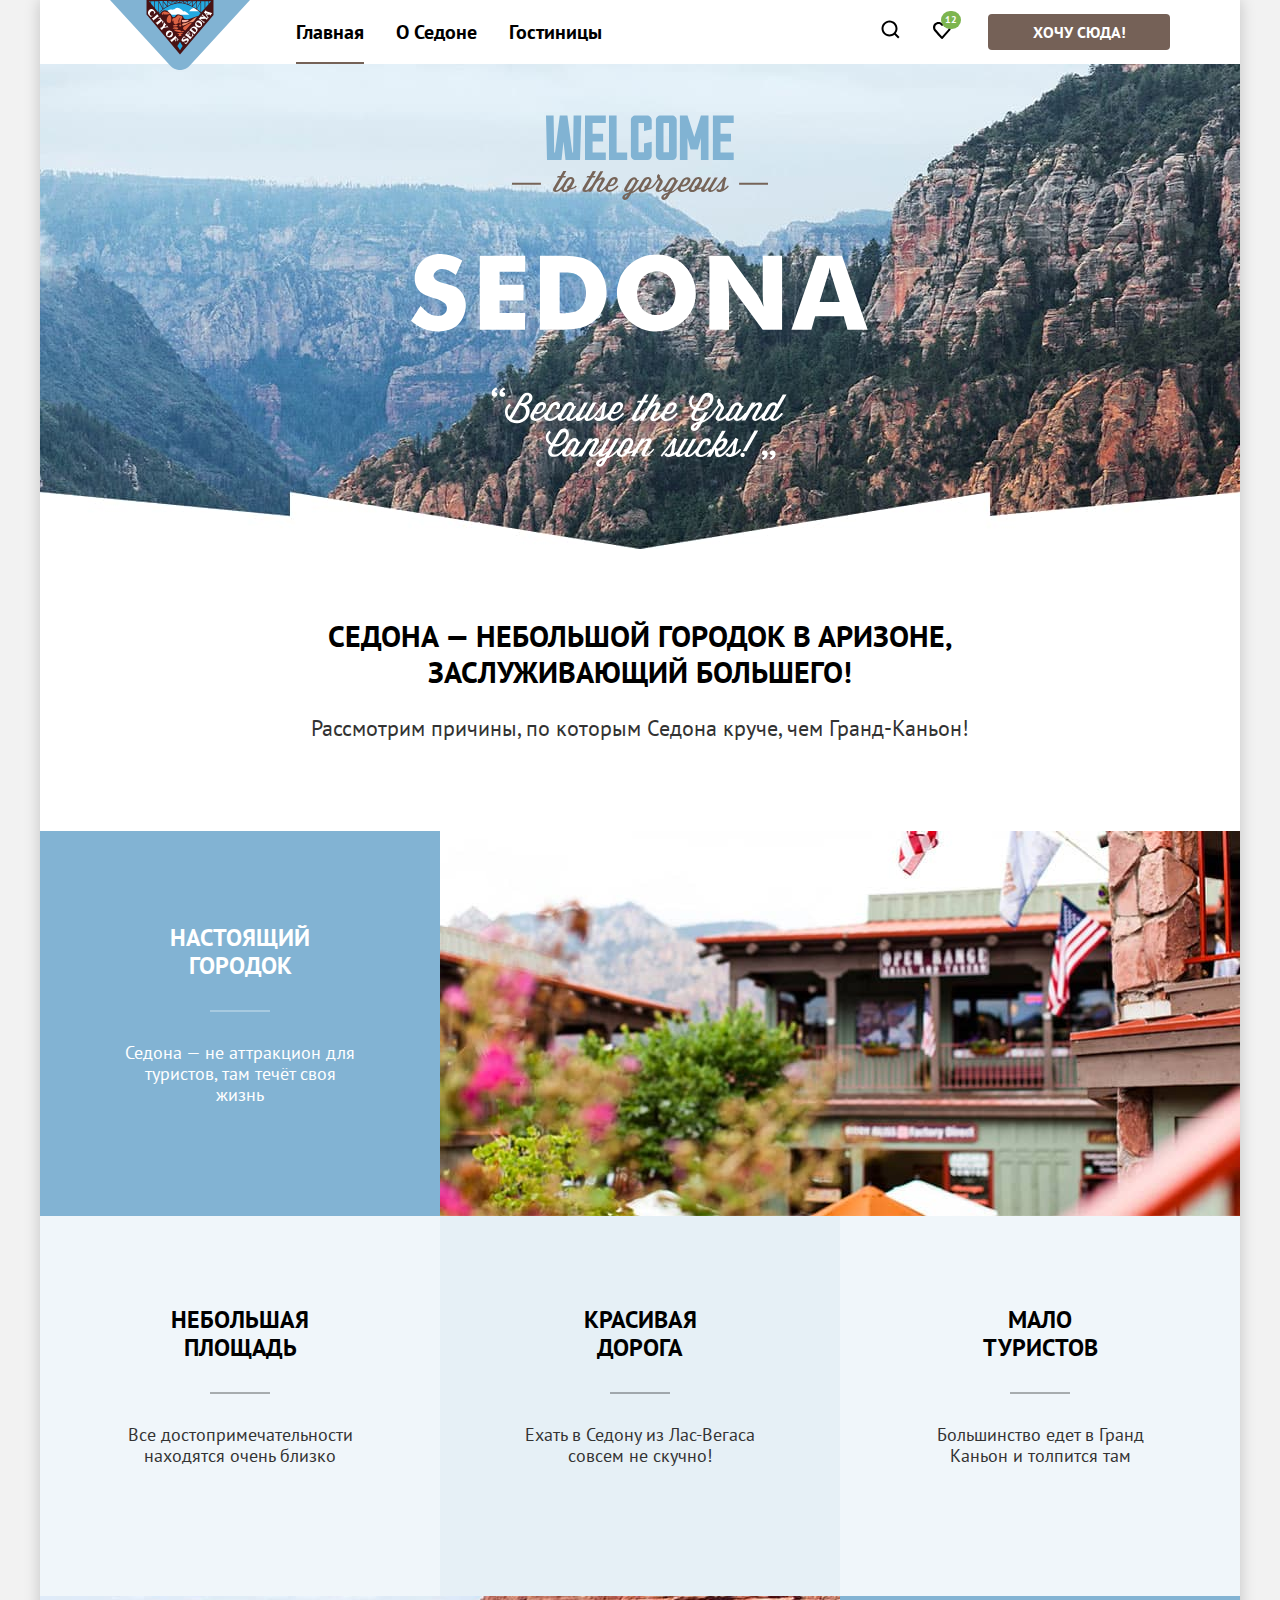
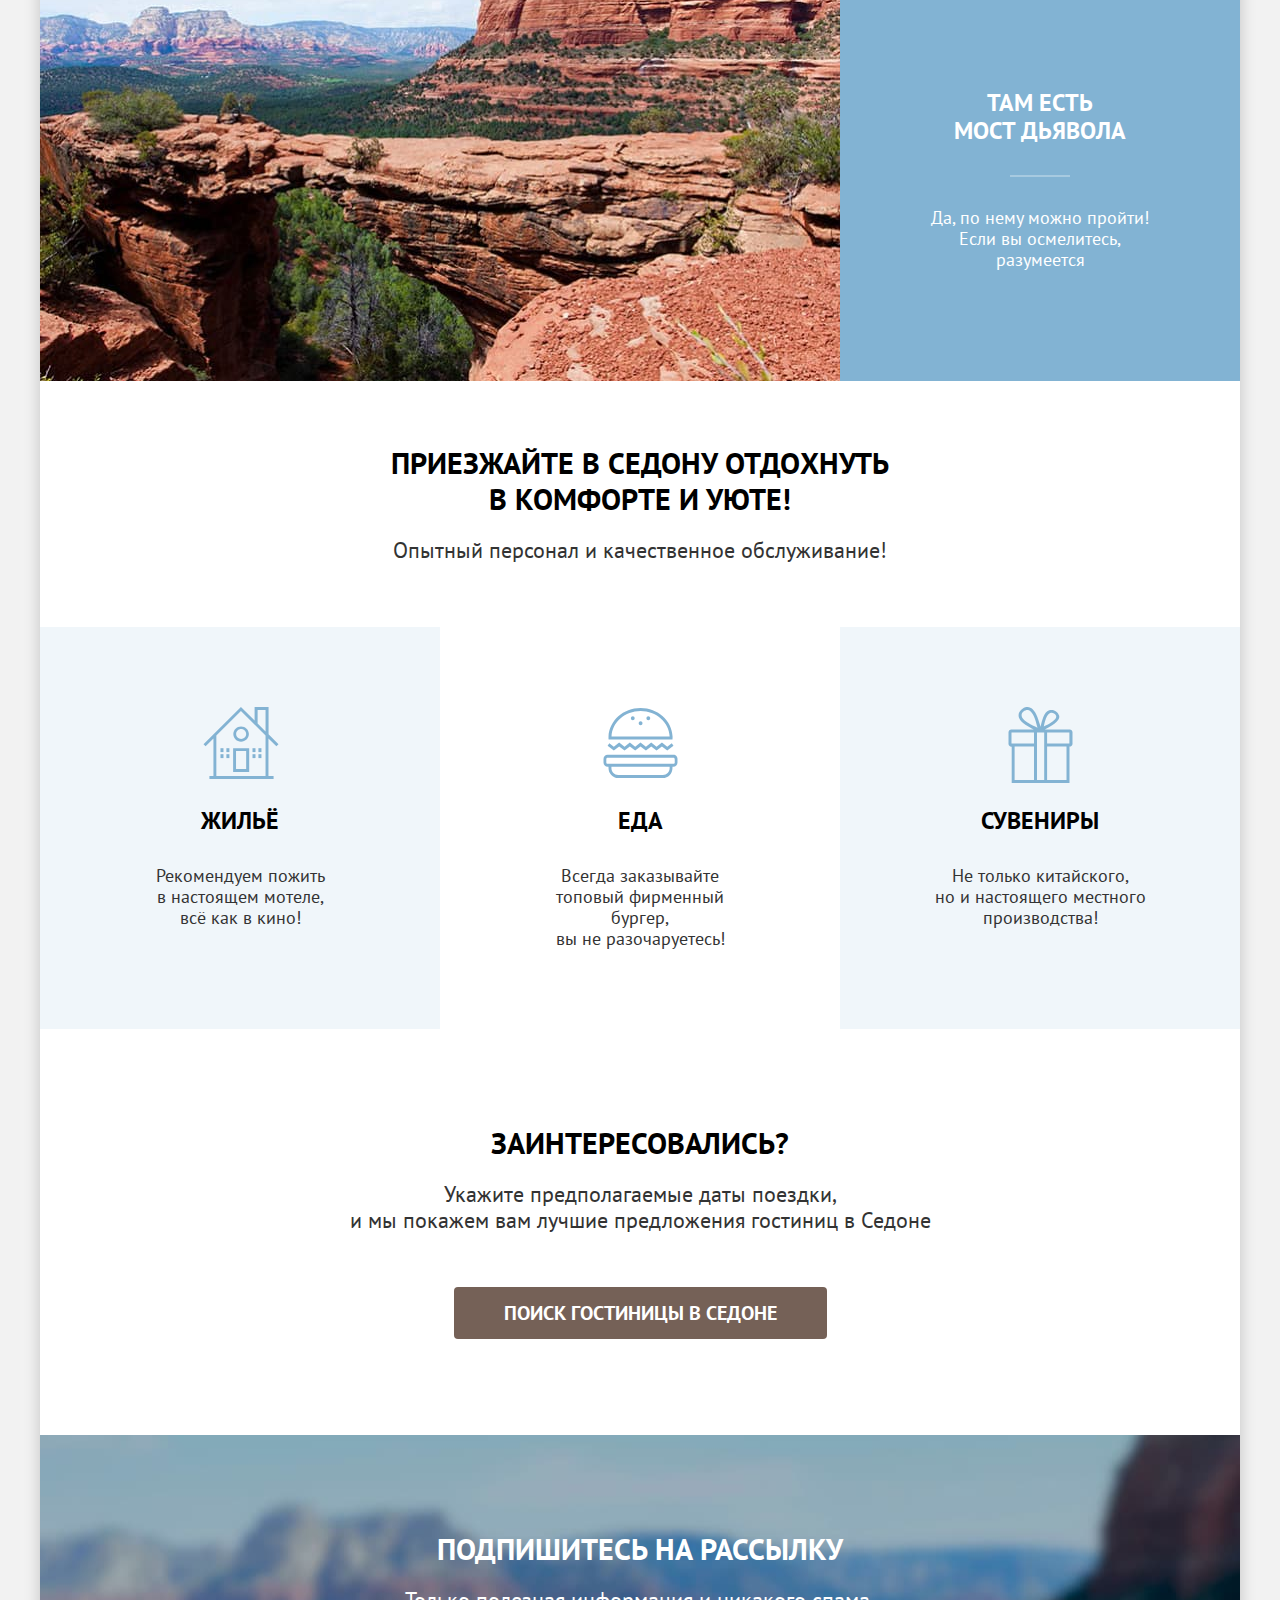
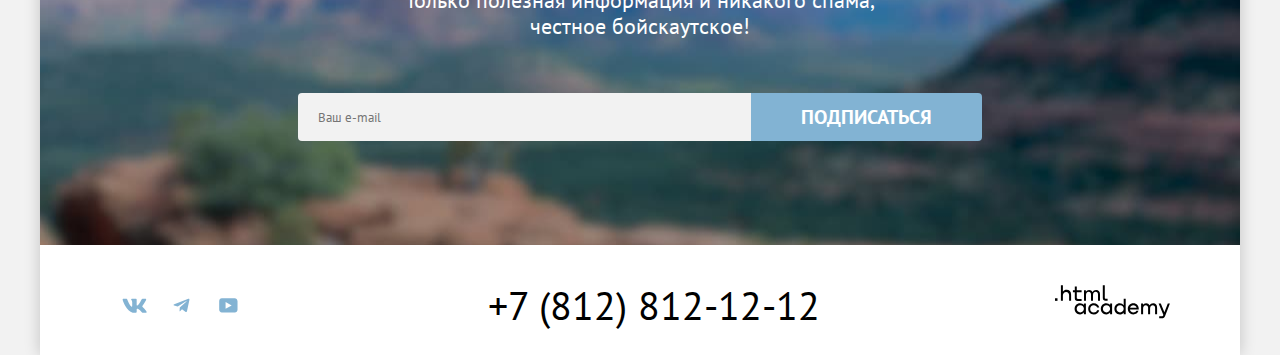
==== index.html @ aaf189c3 "Вносит правки в код" ====
<!DOCTYPE html>
<html lang="ru">

  <head>
    <meta charset="utf-8" />
    <link rel="stylesheet" href="styles/styles.css">
    <title>Седона - город в Аризоне</title>
  </head>

  <body>
    <div class="page-container">
      <header class="page-header" data-test="header">
        <nav class="navigation">
          <a class="logo-link">
            <img class="logo" src="images/logo.svg" width="140" height="70" alt="Логотип сайта Sedona" />
          </a>
          <ul class="navigation-list">
            <li class="navigation-item">
              <a class="navigation-link navigation-link-current">Главная</a>
            </li>
            <li class="navigation-item">
              <a class="navigation-link" href="#">О Седоне</a>
            </li>
            <li class="navigation-item">
              <a class="navigation-link" href="catalog.html">Гостиницы</a>
            </li>
          </ul>

          <ul class="navigation-list navigation-user">
            <li class="navigation-item">
              <a class="navigation-link" href="#">
                <svg class="navigation-icon" aria-hidden="true" focusable="false" xmlns="http://www.w3.org/2000/svg"
                  width="19" height="19" viewBox="0 0 19 19" fill="none">
                  <path
                    d="M18.5 17.0083L14.8 13.3287C15.8 12.0359 16.5 10.3453 16.5 8.4558C16.5 4.08011 12.9 0.5 8.5 0.5C4.1 0.5 0.5 4.17956 0.5 8.55525C0.5 12.9309 4.1 16.511 8.5 16.511C10.3 16.511 12 15.9144 13.4 14.8204L17.1 18.5L18.5 17.0083ZM8.5 14.5221C5.2 14.5221 2.5 11.837 2.5 8.55525C2.5 5.27348 5.2 2.5884 8.5 2.5884C11.8 2.5884 14.5 5.27348 14.5 8.55525C14.5 11.837 11.8 14.5221 8.5 14.5221Z" />
                </svg>
                <span class="visually-hidden" data-test="search">Поиск</span>
              </a>
            </li>
            <li class="navigation-item">
              <a class="navigation-link" href="#">
                <svg class="navigation-icon" aria-hidden="true" focusable="false" xmlns="http://www.w3.org/2000/svg"
                  width="18" height="17" viewBox="0 0 18 17" fill="none">
                  <path
                    d="M8.9 17C8.6 17 8.3 16.9 8.1 16.6C2.7 10.5 1.4 9.1 1.1 8.7C0.4 7.8 0 6.6 0 5.4C0 2.4 2.4 0 5.5 0C6.8 0 8 0.5 9 1.3C10 0.5 11.3 0 12.5 0C15.5 0 18 2.4 18 5.4C18 6.7 17.5 7.9 16.7 8.8L9.7 16.7C9.5 16.9 9.3 17 8.9 17ZM2.9 7.5C3.2 7.9 6.4 11.5 9 14.4L15.2 7.4C15.7 6.9 15.9 6.2 15.9 5.4C15.9 3.6 14.4 2.1 12.6 2.1C11.6 2.1 10.6 2.6 9.9 3.4C9.6 3.7 9.3 3.8 9 3.8C8.7 3.8 8.4 3.6 8.2 3.4C7.5 2.6 6.5 2.1 5.5 2.1C3.7 2.1 2.2 3.6 2.2 5.4C2.1 6.3 2.5 7 2.9 7.5C2.8 7.5 2.8 7.5 2.9 7.5Z" />
                </svg>
                <span class="visually-hidden">Реакции</span>
                <span class="navigation-user-value">12</span>
              </a>
            </li>
          </ul>

          <a class="navigation-link-button" href="#">Хочу сюда!</a>

        </nav>
      </header>

      <main class="main-content main-container" data-test="main">
        <section class="hero" data-test="hero">
          <h1 class="visually-hidden">Welcome to the gorgeous Sedona Because the Grand Canyon sucrs</h1>
          <img class="logo-hero" src="images/welcome.svg" width="458" height="352"
            alt="Welcome to the gorgeous Sedona Because the Grand Canyon sucrs" />
        </section>

        <section class="advantages" data-test="advantages">
          <h2 class="visually-hidden">Преимущества</h2>
          <p class="advantages-title">Седона — небольшой городок в Аризоне,<br> заслуживающий большего!</p>
          <p class="advantages-description">Рассмотрим причины, по которым Седона круче, чем Гранд-Каньон!</p>
          <ul class="advantages-list">
            <li class="advantages-item advantages-item-wide">
              <div class="advantages-item-container">
                <h3 class="advantages-item-title">Настоящий городок</h3>
                <p class="advantages-item-description">
                  Седона — не аттракцион для туристов, там течёт своя жизнь
                </p>
              </div>
              <img class="advantages-img" src="images/advantages/advantages-1.jpg" width="800" height="385"
                alt="Фото города Седона" />
            </li>
            <li class="advantages-item">
              <div class="advantages-item-container">
                <h3 class="advantages-item-title">Небольшая площадь</h3>
                <p class="advantages-item-description">
                  Все достопримечательности находятся очень близко
                </p>
              </div>
            </li>
            <li class="advantages-item">
              <div class="advantages-item-container">
                <h3 class="advantages-item-title">Красивая дорога</h3>
                <p class="advantages-item-description">
                  Ехать в Седону из Лас-Вегаса совсем не скучно!
                </p>
              </div>
            </li>
            <li class="advantages-item">
              <div class="advantages-item-container">
                <h3 class="advantages-item-title">Мало туристов</h3>
                <p class="advantages-item-description">
                  Большинство едет в Гранд Каньон и толпится там
                </p>
              </div>
            </li>
            <li class="advantages-item advantages-item-wide advantages-item-wide-reverse">
              <div class="advantages-item-container">
                <h3 class="advantages-item-title">Там есть мост дьявола</h3>
                <p class="advantages-item-description">
                  Да, по нему можно пройти! Если вы осмелитесь, разумеется
                </p>
              </div>
              <img class="advantages-img" src="images/advantages/advantages-2.jpg" width="800" height="385"
                alt="Достопримечательность Мост Дьявола" />
            </li>
          </ul>
        </section>

        <section class="rest">
          <h2>Приезжайте в Седону отдохнуть<br> в комфорте и уюте!</h2>
          <p class="rest-description">Опытный персонал и качественное обслуживание!</p>
          <ul class="rest-list">
            <li class="rest-item rest-item-1">
              <h3 class="rest-item-title">Жильё</h3>
              <p class="rest-item-description">
                Рекомендуем пожить<br> в настоящем мотеле,<br> всё как в кино!
              </p>
            </li>
            <li class="rest-item rest-item-2">
              <h3 class="rest-item-title">Еда</h3>
              <p class="rest-item-description">
                Всегда заказывайте<br> топовый фирменный бургер,<br> вы не разочаруетесь!
              </p>
            </li>
            <li class="rest-item rest-item-3">
              <h3 class="rest-item-title">Сувениры</h3>
              <p class="rest-item-description">
                Не только китайского,<br> но и настоящего местного производства!
              </p>
            </li>
          </ul>
        </section>

        <section class="form">
          <h2 class="visually-hidden">Поиск гостиниц</h2>
          <p class="form-title">Заинтересовались?</p>
          <p class="form-description">
            Укажите предполагаемые даты поездки,<br> и мы покажем вам лучшие
            предложения гостиниц в Седоне
          </p>
          <button class="button-form" type="button">Поиск гостиницы в Седоне</button>
        </section>

        <section class="newsletter" data-test="subscribe">
          <div class="newsletter-container">
            <h2 class="newsletter-title">Подпишитесь на рассылку</h2>
            <p class="newsletter-description">
              Только полезная информация и никакого спама,<br> честное бойскаутское!
            </p>
            <form class="newsletter-form" action="https://echo.htmlacademy.ru/" method="post">
              <label class="visually-hidden" for="newsletter-email">Email</label>
              <input class="field" placeholder="Ваш e-mail" type="email" name="newsletter-email" id="newsletter-email"
                required />
              <button class="newsletter-button" type="button">
                <span>Подписаться</span>
              </button>
            </form>
          </div>
        </section>
      </main>

      <footer class="page-footer" data-test="footer">
        <div class="footer-container">
          <section class="footer-social">
            <h2 class="visually-hidden">Ссылки на социальные сети</h2>
            <ul class="footer-social-list">
              <li class="footer-social-item">
                <a class="footer-social-link footer-link-vk" href="https://vk.com/htmlacademy">
                  <svg class="footer-social-icon" aria-hidden="true" focusable="false"
                    xmlns="http://www.w3.org/2000/svg" width="25" height="15" viewBox="0 0 25 15" fill="none">
                    <path fill-rule="evenodd" clip-rule="evenodd"
                      d="M24.1164 1.80445C24.2824 1.25845 24.1164 0.856445 23.3214 0.856445H20.6964C20.0284 0.856445 19.7204 1.20345 19.5534 1.58645C19.5534 1.58645 18.2184 4.78245 16.3274 6.85845C15.7154 7.46045 15.4374 7.65145 15.1034 7.65145C14.9364 7.65145 14.6854 7.46045 14.6854 6.91345V1.80445C14.6854 1.14845 14.5014 0.856445 13.9454 0.856445H9.81738C9.40038 0.856445 9.14938 1.16045 9.14938 1.44945C9.14938 2.07045 10.0954 2.21445 10.1924 3.96245V7.76045C10.1924 8.59345 10.0394 8.74444 9.70538 8.74444C8.81538 8.74444 6.65038 5.53345 5.36538 1.85945C5.11638 1.14445 4.86438 0.856445 4.19338 0.856445H1.56638C0.816382 0.856445 0.666382 1.20345 0.666382 1.58645C0.666382 2.26845 1.55638 5.65645 4.81138 10.1374C6.98138 13.1974 10.0364 14.8564 12.8194 14.8564C14.4884 14.8564 14.6944 14.4884 14.6944 13.8534V11.5404C14.6944 10.8034 14.8524 10.6564 15.3814 10.6564C15.7714 10.6564 16.4384 10.8484 17.9964 12.3234C19.7764 14.0724 20.0694 14.8564 21.0714 14.8564H23.6964C24.4464 14.8564 24.8224 14.4884 24.6064 13.7604C24.3684 13.0364 23.5184 11.9854 22.3914 10.7384C21.7794 10.0284 20.8614 9.26345 20.5824 8.88045C20.1934 8.38945 20.3044 8.17044 20.5824 7.73345C20.5824 7.73345 23.7824 3.30745 24.1154 1.80445H24.1164Z" />
                  </svg>
                  <span class="visually-hidden">Vkontakte</span>
                </a>
              </li>
              <li class="footer-social-item">
                <a class="footer-social-link footer-link-tg" href="https://t.me/htmlacademy">
                  <svg class="footer-social-icon" aria-hidden="true" focusable="false"
                    xmlns="http://www.w3.org/2000/svg" width="18" height="17" viewBox="0 0 18 17" fill="none">
                    <path
                      d="M16.785 0.955705L0.840489 7.1042C-0.247661 7.54126 -0.241365 8.14828 0.640845 8.41897L4.73445 9.69597L14.2058 3.72014C14.6537 3.44766 15.0629 3.59424 14.7265 3.89281L7.05283 10.8183H7.05103L7.05283 10.8192L6.77045 15.0387C7.18413 15.0387 7.36669 14.8489 7.59871 14.625L9.58705 12.6915L13.7229 15.7464C14.4855 16.1664 15.0332 15.9506 15.2229 15.0405L17.9379 2.2453C18.2158 1.13107 17.5126 0.626562 16.785 0.955705Z" />
                  </svg>
                  <span class="visually-hidden">Telegram</span>
                </a>
              </li>
              <li class="footer-social-item">
                <a class="footer-social-link footer-link-yt" href="https://www.youtube.com/user/htmlacademyru">
                  <svg class="footer-social-icon" aria-hidden="true" focusable="false"
                    xmlns="http://www.w3.org/2000/svg" width="23" height="18" viewBox="0 0 23 18" fill="none">
                    <path
                      d="M18.9402 0.356445H3.50738C1.64668 0.356445 0.333252 1.9502 0.333252 3.75645V13.8502C0.333252 15.7627 1.64668 17.3564 3.50738 17.3564H19.1591C20.8009 17.3564 22.3333 15.7627 22.3333 13.9564V3.75645C22.1143 1.9502 20.8009 0.356445 18.9402 0.356445ZM7.99494 12.8939V4.81894L15.3283 8.85645L7.99494 12.8939Z" />
                  </svg>
                  <span class="visually-hidden">Youtube</span>
                </a>
              </li>
            </ul>
          </section>
          <section class="footer-contacts">
            <h2 class="visually-hidden">Номера телефонов</h2>
            <a class="footer-number" href="tel:+78128121212">+7 (812) 812-12-12</a>
          </section>
          <section class="footer-partner">
            <h2 class="visually-hidden">Разработчик</h2>
            <a class="footer-link-logo-html" href="https://htmlacademy.ru/">
              <svg class="logo-html" aria-hidden="true" focusable="false" xmlns="http://www.w3.org/2000/svg" width="115"
                height="34" viewBox="0 0 115 34" fill="none">
                <path d="M0 13.2564V15.8564H2.5V13.2564H0Z" fill="black" />
                <path
                  d="M11.6 4.85645C10 4.85645 8.8 5.55645 8 6.55645H7.9V0.356445H5.9V15.8564H7.9V10.5564C7.9 8.45645 9.2 6.95645 11.2 6.95645C13 6.95645 14.1 8.35645 14.1 10.1564V15.8564H16.1V9.75644C16.2 6.75644 14.3 4.85645 11.6 4.85645Z" />
                <path
                  d="M26.6 5.15645H21.8V1.45645H19.8V5.25645H17.9V7.25645H19.8V13.2564C19.8 14.9564 20.8 15.9564 22.5 15.9564H26.6V13.9564H22.9C22.2 13.9564 21.8 13.5564 21.8 12.8564V7.15645H26.6V5.15645Z" />
                <path
                  d="M41.1 4.95645C39.5 4.95645 38.2 5.75644 37.6 7.05645H37.5C36.9 5.85645 35.7 4.95645 34.1 4.95645C32.7 4.95645 31.6 5.75645 31 6.75645H30.9V5.15645H29V15.7564H31V10.3564C31 8.35645 32 6.85645 33.6 6.85645C35.1 6.85645 36 7.85645 36 9.45645V15.7564H38V10.1564C38 7.75645 39.4 6.85645 40.6 6.85645C42.1 6.85645 43 7.85645 43 9.45645V15.7564H45V9.25644C45.1 6.75644 43.6 4.95645 41.1 4.95645Z" />
                <path
                  d="M47.8 13.0564C47.8 14.7564 48.8 15.7564 50.6 15.7564H52.6V13.7564H50.9C50.2 13.7564 49.8 13.3564 49.8 12.6564V0.356445H47.8V13.0564Z" />
                <path
                  d="M28.9 20.0564C28 18.9564 26.7 18.2564 25 18.2564C21.9 18.2564 19.6 20.5564 19.6 23.8564C19.6 27.1564 21.9 29.4564 25 29.4564C26.8 29.4564 28 28.6564 28.8 27.5564H28.9V29.1564H30.9V18.5564H28.9V20.0564ZM25.3 27.4564C23.1 27.4564 21.7 25.8564 21.7 23.8564C21.7 21.8564 23.1 20.2564 25.3 20.2564C27.5 20.2564 28.9 21.8564 28.9 23.8564C28.9 25.7564 27.5 27.4564 25.3 27.4564Z" />
                <path
                  d="M44.2 22.3564C43.7 19.9564 41.6 18.2564 38.8 18.2564C35.4 18.2564 33.2 20.7564 33.2 23.8564C33.2 26.9564 35.4 29.4564 38.8 29.4564C41.6 29.4564 43.7 27.6564 44.2 25.2564H42.1C41.7 26.5564 40.4 27.5564 38.8 27.5564C36.6 27.5564 35.2 25.9564 35.2 23.9564C35.2 21.9564 36.6 20.3564 38.8 20.3564C40.4 20.3564 41.6 21.3564 42.1 22.5564H44.2V22.3564Z" />
                <path
                  d="M55.1 20.0564C54.2 18.9564 52.9 18.2564 51.2 18.2564C48.1 18.2564 45.8 20.5564 45.8 23.8564C45.8 27.1564 48.1 29.4564 51.2 29.4564C53 29.4564 54.2 28.6564 55 27.5564H55.1V29.1564H57.1V18.5564H55.1V20.0564ZM51.5 27.4564C49.3 27.4564 47.9 25.8564 47.9 23.8564C47.9 21.8564 49.3 20.2564 51.5 20.2564C53.7 20.2564 55.1 21.8564 55.1 23.8564C55.1 25.7564 53.6 27.4564 51.5 27.4564Z" />
                <path
                  d="M68.7 20.1564C67.8 19.0564 66.5 18.2564 64.8 18.2564C61.7 18.2564 59.4 20.5564 59.4 23.8564C59.4 27.1564 61.6 29.4564 64.8 29.4564C66.5 29.4564 67.8 28.6564 68.6 27.6564H68.7V29.1564H70.7V13.7564H68.7V20.1564ZM65.1 27.4564C62.9 27.4564 61.5 25.8564 61.5 23.8564C61.5 21.8564 62.9 20.2564 65.1 20.2564C67.3 20.2564 68.7 21.8564 68.7 23.8564C68.6 25.8564 67.2 27.4564 65.1 27.4564Z" />
                <path
                  d="M78.3 18.2564C75 18.2564 72.8 20.7564 72.8 23.8564C72.8 26.8564 74.9 29.4564 78.3 29.4564C80.8 29.4564 82.8 28.1564 83.5 25.8564H81.4C80.9 26.8564 79.8 27.4564 78.4 27.4564C76.5 27.4564 75.1 26.1564 75 24.5564H83.8C84 20.9564 81.8 18.2564 78.3 18.2564ZM78.3 20.1564C80 20.1564 81.3 21.1564 81.6 22.7564H75.1C75.4 21.2564 76.6 20.1564 78.3 20.1564Z" />
                <path
                  d="M98.2 18.2564C96.6 18.2564 95.3 19.0564 94.6 20.2564H94.5C93.9 19.0564 92.7 18.2564 91.1 18.2564C89.7 18.2564 88.6 18.9564 88 20.0564V18.5564H86.1V29.1564H88.1V23.7564C88.1 21.7564 89.1 20.3564 90.7 20.2564C92.2 20.2564 93.1 21.2564 93.1 22.8564V29.1564H95.1V23.5564C95.1 21.1564 96.5 20.2564 97.7 20.2564C99.2 20.2564 100.1 21.2564 100.1 22.8564V29.1564H102.1V22.6564C102.2 20.0564 100.7 18.2564 98.2 18.2564Z" />
                <path
                  d="M109.4 27.3564L105.8 18.4564H103.6L108.4 30.0564C108.1 30.9564 107.7 31.2564 106.7 31.2564H104.2V33.2564H106.7C108.5 33.2564 109.5 32.4564 110.2 30.6564L114.9 18.4564H112.8L109.4 27.3564Z" />
              </svg>
            </a>
          </section>
        </div>
      </footer>
    </div>
  </body>

</html>
---- styles/styles.css ----
@font-face {
    font-family: "PT Sans";
    font-style: normal;
    font-weight: 400;
    src: url(../fonts/ptsans-400.woff2) format("woff2");
    font-display: swap;
}

@font-face {
    font-family: "PT Sans";
    font-style: normal;
    font-weight: 700;
    src: url(../fonts/ptsans-700.woff2) format("woff2");
    font-display: swap;
}

html {
    height: 100%;
}

body {
    height: 100%;
    min-width: 1280px;
    font-family: "PT Sans", sans-serif;
    font-size: 22px;
    line-height: 26px;
    color: #333333;
    background-color: #f2f2f2;
    margin: 0;
}

.page-container {
    display: flex;
    flex-direction: column;
    min-height: 100%;
    margin: 0 auto;
    width: 1200px;
    background-color: #ffffff;
    box-shadow: 0px 0px 15px 0px rgba(0, 0, 0, 0.20);
}

.visually-hidden {
    position: absolute;
    width: 1px;
    height: 1px;
    margin: -1px;
    padding: 0;
    border: 0;
    clip: rect(0 0 0 0);
    overflow: hidden;
  }

/* page-header */
.page-header {
    background-color: #ffffff;
    width: 1200px;
}

.navigation {
    display: flex;
    padding: 0 70px;
    justify-content: space-between;
    align-items: flex-start;
}

.logo {
    display: block;
    position: relative;
    margin-bottom: -6px;
}

.navigation-list {
    display: flex;
    flex-wrap: wrap;
    width: 620px;
    margin: 0;
    margin-left: 30px;
    padding: 0;
    list-style: none;
}

.navigation-user {
    display: flex;
    justify-content: flex-end;
    list-style: none;
    max-width: 268px;
    margin-left: auto;
    padding: 0;
}

.navigation-user .navigation-item:last-child {
    margin-right: 20px;
}

.navigation-link {
    position: relative;
    display: block;
    padding: 20px 16px;
    font-size: 20px;
    font-weight: 700;
    line-height: 24px;

    text-align: center;
    color: #000000;
    text-decoration: none;
    text-transform: capitalize;
}

.navigation-link:hover {
    background-color: rgba(131, 179, 211, 0.20);
}

.navigation-link:active {
    background-color: #82B3D3;
}

.navigation-link:focus {
    background-color: #68A2CA;
}

.navigation-link-current::before {
    content: "";
    position: absolute;
    right: 16px;
    left: 16px;
    bottom: 0;
    height: 2px;
    background-color: #756257;
}


.navigation-user .navigation-link {
    min-width: 20px;
    min-height: 20px;
}

.navigation-icon {
    right: auto;
    left: 20px;
    margin: auto 0;
    fill: #000000;
}

.navigation-user-value {
    display: block;
    position: absolute;
    top: 11px;
    right: 7px;

    color: #ffffff;
    background-color: #7DB54F;
    border-radius: 10px;
    min-width: 10px;
    height: 10px;
    padding: 4px;

    font-size: 10px;
    line-height: 10px;
}

.navigation-link-button {
    text-align: center;
    color: #ffffff;
    align-self: center;

    font-size: 16px;
    font-weight: 700;
    line-height: 20px;
    text-transform: uppercase;
    text-decoration: none;

    background-color: #756157;
    border-radius: 4px;

    padding: 8px 34px;
    width: 160px;
}

.navigation-link-button:hover {
    background-color: #615048;
}

.navigation-link-button:active {
    background-color: #756157;
    color: rgba(255, 255, 255, 0.30);
}

.navigation-link-button:focus {
    background-color: #615048;
}

.navigation-link-button:disabled {
    color: #ffffff;
    background-color: #E5E5E5;
}

/* main-container */
.main-container {
    flex-grow: 1;
}

/* hero */
.hero {
    display: block;
    background-image: url("../images/background/hero-background.jpg");
    background-color: #f2f2f2;
    background-size: cover;
    background-repeat: no-repeat;
    background-position: center bottom;
    padding-top: 51px;
    padding-bottom: 82px;
    margin-bottom: 69px;
}

.logo-hero {
    display: block;
    margin: 0 auto;
}

/* advantages */
.advantages {
    background-color: #ffffff;
    padding: 0;
    margin: 0;
    margin-bottom: 64px;
}

.advantages-title {
    color: #000000;
    text-align: center;

    margin: 0;
    margin-bottom: 25px;
    font-size: 30px;
    font-weight: 700;
    line-height: 36px;
    text-transform: uppercase;
}

.advantages-description {
    text-align: center;
    margin: 0;
    margin-bottom: 90px;
}

.advantages-list {
    display: flex;
    flex-wrap: wrap;
    margin: 0;
    padding: 0;
    list-style: none;
}

.advantages-item {
    background-color: rgba(131, 179, 211, 0.12);
}

.advantages-item:nth-of-type(3) {
    background-color: rgba(131, 179, 211, 0.20);
}

.advantages-item-wide {
    display: flex;
    flex-wrap: wrap;
    width: 100%;
    background-color: #82B3D3;
}

.advantages-item-wide-reverse {
    flex-direction: row-reverse;
}

.advantages-item-container {
    width: 230px;
    min-height: 200px;

    display: flex;
    flex-direction: column;
    justify-content: flex-start;
    align-items: center;

    padding: 90px 85px;
    margin-top: auto;
    margin-bottom: auto;
}

.advantages-img {
    display: block;
    height: 100%;
    object-fit: contain;
}

.advantages-item-title {
    color: #000000;

    max-width: 172px;
    margin-top: 0;
    margin-bottom: 30px;
    font-size: 24px;
    line-height: 28px;
    text-align: center;
    text-transform: uppercase;
}

.advantages-item-title::after {
    display: block;
    content: "";
    margin: 30px auto 0;
    width: 60px;
    height: 2px;
    background-color: rgba(0, 0, 0, 0.30);
}

.advantages-item-wide .advantages-item-title::after {
    background-color: rgba(255, 255, 255, 0.30);
}

.advantages-item-wide .advantages-item-title {
    color: #ffffff;
}

.advantages-item-description {
    text-align: center;
    padding: 0;
    margin: 0;
    font-size: 18px;
    line-height: 21px;
}

.advantages-item-wide .advantages-item-description {
    color: #ffffff;
}

/* rest */
.rest {
    background-color: #ffffff;
    margin: 0;
    margin-bottom: 96px;
}

.rest h2 {
    text-align: center;
    color: #000000;

    padding: 0;
    margin: 0;
    margin-bottom: 20px;
    font-size: 30px;
    line-height: 36px;
    text-transform: uppercase;
}

.rest-description {
    text-align: center;
    margin: 0;
    margin-bottom: 64px;
}

.rest-list {
    display: flex;

    list-style: none;
    padding: 0;
    margin: 0;
}

.rest-item {
    width: 400px;

    display: flex;
    flex-direction: column;
    justify-content: flex-start;
    align-items: center;

    padding: 180px 85px 80px;

    background-color: rgba(131, 179, 211, 0.12);
    background-position: center 80px;
    background-repeat: no-repeat;
}

.rest-item-title {
    color: #000000;
    text-align: center;

    width: 172px;
    margin: 0;
    margin-bottom: 30px;
    font-size: 24px;
    line-height: 28px;
    text-transform: uppercase;
}

.rest-item-description {
    text-align: center;
    padding: 0;
    margin: 0;
    font-size: 18px;
    line-height: 21px;
}

.rest-item-1 {
    background-image: url("../images/rest/rest-icon-1.svg");

}

.rest-item-2 {
    background-image: url("../images/rest/rest-icon-2.svg");
    background-color: #ffffff;
}

.rest-item-3 {
    background-image: url("../images/rest/rest-icon-3.svg");
}

/* form */
.form {
    display: flex;
    flex-direction: column;
    align-items: center;
    text-align: center;
    background-color: #ffffff;
    margin: 0;
    margin-bottom: 96px;
}

.form-title {
    color: #000000;
    margin: 0;
    margin-bottom: 20px;

    font-size: 30px;
    font-weight: 700;
    line-height: 36px;
    text-transform: uppercase;
}

.form-description {
    margin: 0;
    margin-bottom: 54px;
}

.button-form {
    font-family: inherit;
    background-color: #756157;
    color: #ffffff;
    border: none;
    border-radius: 4px;

    text-align: center;
    font-size: 20px;
    font-weight: 700;
    line-height: 36px;
    text-transform: uppercase;

    padding: 8px 50px;
    display: inline-block;
    cursor: pointer;
}

.button-form:hover {
    background-color: #615048;
}

.button-form:active {
    background-color: #756157;
    color: rgba(255, 255, 255, 0.30);
}

.button-form:focus {
    background-color: #615048;
}

.button-form:disabled {
    color: #ffffff;
    background-color: #E5E5E5;
}

/* newsletter */
.newsletter {
    display: flex;
    flex-direction: column;
    align-items: center;
    text-align: center;

    padding: 96px 258px 104px;

    background-image: url("../images/background/newsletter-background.jpg");
    background-color: #296085;
    color: #ffffff;
    background-size: cover;
    background-repeat: no-repeat;
    background-position: center;
}

.newsletter-container {
    width: 684px;
}

.newsletter-title {
    padding: 0;
    margin: 0;
    margin-bottom: 20px;
    font-size: 30px;
    line-height: 36px;
    text-transform: uppercase;
}

.newsletter-description {
    margin: 0;
    margin-bottom: 54px;
}

.newsletter-form {
    display: flex;
}

.field {
    font-family: inherit;
    background-color: #F2F2F2;
    color: #000000;
    border-radius: 4px 0 0 4px;
    border: none;

    line-height: 24px;

    width: 452px;
    padding: 12px 20px;
}

.newsletter-button {
    font-family: inherit;
    color: #ffffff;
    background-color: #82B3D3;
    border: none;
    border-radius: 0 4px 4px 0;
    padding: 0 50px;
    width: 232px;

    text-align: center;
    font-size: 20px;
    font-weight: 700;
    line-height: 36px;
    text-transform: uppercase;
}

.newsletter-button:hover {
    background-color: #68A2CA;
}

.newsletter-button:active {
    background-color: #82B3D3;
    color: rgba(255, 255, 255, 0.30);
}

.newsletter-button:focus {
    background-color: #68A2CA;
}

.newsletter-button:disabled {
    color: #ffffff;
    background-color: #E5E5E5;
}

/* page-footer */
.page-footer {
    background-color: #ffffff;
}

.footer-container {
    display: flex;
    justify-content: space-between;

    padding: 40px 70px 30px;
    margin: 0;
}

.footer-social {
    width: 142px;
}

.footer-social-list {
    display: flex;
    flex-wrap: wrap;

    margin: 0;
    padding: 0;
    list-style: none;
}

.footer-social-item {
    width: 47px;
    height: 40px;
    margin: 0;
    padding: 0;
    position: relative;
}

.footer-social-link {
    display: flex;
    justify-content: center;
    align-items: center;
    width: 48px;
    height: 40px;
}

.footer-social-icon {
    display: block;
    width: 25px;
    height: 15px;
    fill: #83B3D3;
}

.footer-social-link:hover .footer-social-icon {
    fill: #68A2CA;
}

.footer-social-link:active .footer-social-icon {
    fill: #68A2CA;
    fill-opacity: 0.3;
}

.footer-social-link:focus .footer-social-icon {
    fill: #68A2CA;
}


.footer-number {
    color: #000000;
    text-align: center;
    font-size: 40px;
    font-weight: 400;
    line-height: 40px;
    text-transform: uppercase;
    text-decoration: none;
}

.footer-number:hover {
    color: #756157;
}

.footer-number:active {
    color: rgba(117, 97, 87, 0.30);
}

.footer-number:focus {
    color: #756157;
}

.footer-link-logo-html {
    display: flex;
    justify-content: center;
    align-items: center;
    width: 115px;
    height: 34px;
}

.logo-html {
    display: block;
    width: 115px;
    height: 34px;
    fill: #000000;
}

.footer-link-logo-html:hover .logo-html {
    fill: #756157;
}

.footer-link-logo-html:active .logo-html {
    fill: #756157;
    fill-opacity: 0.3;
}

.footer-link-logo-html:focus .logo-html {
    fill: #756157;
}

/* Начало страницы КАТАЛОГ */

/* main-inner */
.main-background {
    display: block;
    background-image: url("../images/background/catalog-filter-background.jpg");
    color: #ffffff;
    background-color: #296085;
    background-repeat: no-repeat;
    background-size: cover;

    padding: 35px 70px 70px;
    margin: 0;
}

.inner-header-title {
    margin: 0;
    margin-bottom: 8px;
    font-size: 60px;
    line-height: 78px;
}

.breadcrumbs {
    display: flex;
    list-style: none;
    margin: 0;
    padding: 0;
    margin-bottom: 40px;
}

.breadcrumbs-item {
    display: flex;
    align-items: center;
    margin-right: 10px;
    list-style-type: none;
}

.breadcrumbs-item:not(:last-child):after {
    content: "";
    display: block;
    background-image: url("../images/breadcrumbs-icons/breadcrumbs.svg");
    width: 7px;
    height: 10px;
    background-position: center;
    background-repeat: no-repeat;
    background-size: 100%;
    margin-left: 10px;
}

.breadcrumbs-link {
    display: block;
    font-size: 16px;
    line-height: 21px;
    text-decoration: none;
    padding: 0;
    margin: 0;
}

.breadcrumbs-link:hover {
    color: rgba(255, 255, 255, 0.60);
}

.breadcrumbs-link:active {
    color: rgba(255, 255, 255, 0.30);
}

.breadcrumbs-link:focus {
    color: #ffffff;
}

.breadcrumbs-link-house {
    display: flex;
    justify-content: center;
    align-items: center;
    width: 12px;
    height: 12px;
}

.breadcrumbs-icon-house {
    display: block;
    width: 12px;
    height: 12px;
    fill: #ffffff;
}

.breadcrumbs-link-house:hover .breadcrumbs-icon-house {
    fill: #ffffff;
    fill-opacity: 0.6;
}

.breadcrumbs-link-house:active .breadcrumbs-icon-house {
    fill: #ffffff;
    fill-opacity: 0.3;
}

.breadcrumbs-link-house:focus .breadcrumbs-icon-house {
    fill: #ffffff;
    fill: 0.3;
}

/* filter */
.container-filter {
    display: flex;
}

.catalog-filter-group {
    border: none;
    padding: 0;
    margin: 0;
    margin-right: 70px;
}

.catalog-filter-group-price {
    margin-left: auto;
}

.catalog-filter-list {
    padding: 0;
    margin: 0;
    list-style: none;
}

.catalog-filter-list-price {
    display: flex;
}

.catalog-filter-title {
    margin-bottom: 32px;
    font-size: 20px;
    font-weight: 700;
    line-height: 24px;
    text-transform: capitalize;
}

.control {
    font-size: 18px;
    line-height: 23px;
}

/* .control:hover {
    opacity: 0.6;
}

.control:active {
    border: none;
    opacity: 0.3;
} */

/* .control-input {

} */

/* .control-input:hover {
    opacity: 0.6;
}

.control-input:focus {
    border: none;
    border-radius: 4px;
    outline: 3px solid #83B3D3;
}

.control-input:active {
    opacity: 0.3;
    border: none;
    border-radius: 4px;
}

.control-input-price {
    width: 143px;
} */

.container-button {
    display: flex;
    flex-direction: column;
}

.button-filter {
    font-family: inherit;
    text-align: center;
    font-size: 16px;
    font-weight: 700;
    line-height: 20px;
    text-transform: uppercase;

    width: 191px;
    height: 36px;
    padding: 0 50px;
}

.button-apply {
    color: #ffffff;
    background-color: #82B3D3;
    border: none;
    border-radius: 4px;
    margin-bottom: 32px;
}

.button-apply:hover {
    background-color: #68A2CA;
}

.button-apply:active {
    background-color: #82B3D3;
    color: rgba(255, 255, 255, 0.30);
}

.button-apply:focus {
    background-color: #68A2CA;
}

.button-apply:disabled {
    color: #ffffff;
    background-color: #E5E5E5;
}

.button-reset {
    background-color: rgba(255, 255, 255, 0);
    border: none;
    color: #ffffff;
}

.button-reset:hover {
    color: rgba(255, 255, 255, 0.30);
}

.button-reset:active {
    color: rgba(255, 255, 255, 0.30);
}

.button-reset:focus {
    border-radius: 4px;
    outline: 3px solid #83B3D3;
}

.button-reset:disabled {
    color: #ffffff;
    background-color: #E5E5E5;
}

/* catalog-products */
.catalog-products {
    display: flex;
    flex-direction: column;
    background-color: #ffffff;
    padding: 50px 70px;
}

.products-header {
    display: flex;
    margin-bottom: 40px;
}

.products-header-description {
    align-self: center;

    margin: 0;
    color: #000000;
    font-size: 30px;
    font-weight: 700;
    line-height: 36px;
    text-transform: uppercase;
}

.select-control {
    width: 292px;
    font-family: inherit;
    font-size: 18px;
    line-height: 21px;

    padding: 0 20px;

    border: 2px solid #E5E5E5;
    border-radius: 4px;
    margin-left: auto;
}

.select-control:hover {
    border: 2px solid #68A2CA;
}

.select-control:focus {
    border: 2px solid #68A2CA;
}

.select-control:disabled {
    border: 2px solid rgba(0, 0, 0, 0.30);
}

.container-location {
    margin-left: 70px;
}

.buttons-locations {
    display: flex;
    list-style: none;
    margin: 0;
    padding: 0;
}

.buttons-locations-items {
    margin-right: 8px;
}

.buttons-locations-items:last-child {
    margin-right: 0;
}

.button-location {
    display: flex;
    align-items: center;
    justify-content: center;
    width: 48px;
    height: 48px;
    background-color: inherit;
    border-radius: 4px;
    border: 2px solid #E5E5E5;
    box-sizing: border-box;
}

.button-location:hover {
    border-radius: 4px;
    outline: 2px solid #000000;
    border: none;
}

.button-location:active {
    border: none;
    border-radius: 4px;
    outline: 2px solid #000;
}

.button-location:focus {
    border: none;
    border-radius: 4px;
    outline: 2px solid #68A2CA;
}

.button-active {
    border: 2px solid #000000;
}

.button-net svg {
    fill: #000000;
}

/* products-cards */
.product-list {
    display: grid;
    grid-template-columns: repeat(3, 340px);
    list-style: none;
    padding: 0;
    margin: 0;
    margin-bottom: 40px;
    gap: 20px;
}

.card-container {
    display: flex;
    flex-direction: column;
    padding: 20px;

    border-radius: 4px;
    border: 1px solid #E6E6E6;

    height: calc(100% - 42px);
}

.product-card-img {
    display: block;
}

.product-card-container {
    display: flex;
    flex-direction: column;
    padding: 0;
    margin: 0;
    flex-grow: 1;
}

.product-card-link-title {
    color: #000000;
    font-size: 24px;
    line-height: 28px;
    text-decoration: none;

    margin-bottom: auto;
}

.product-card-title {
    padding: 16px 0;
    margin: 0;
}

.product-card-container-description {
    display: flex;
    justify-content: space-between;
    margin-bottom: 16px;
}

.product-card-description {
    font-size: 18px;
    line-height: 21px;
    padding: 0;
    margin: 0;
}

.card-price {
    font-size: 18px;
    line-height: 21px;
}

.product-button-container {
    display: flex;
    justify-content: space-between;
    margin-bottom: 16px;
}

.product-button {
    display: flex;
    justify-content: center;
    align-items: center;

    font-family: inherit;
    background-color: #756157;
    color: #ffffff;
    border-radius: 4px;
    border: none;

    font-size: 16px;
    font-weight: 700;
    line-height: 20px;
    text-transform: uppercase;

    width: 140px;
    padding: 8px 0;
}


.product-button-more-link {
    text-decoration: none;
}

.product-button-more-link:hover {
    background-color: #615048;
}

.product-button-more-link:active {
    background-color: #756157;
    color: rgba(255, 255, 255, 0.30);
}

.product-button-more-link:focus {
    background-color: #615048;
}

.product-button-more-link:disabled {
    color: #ffffff;
    background-color: #E5E5E5;
}

.product-button-favorites {
    background-color: #82B3D3;
}

.product-button-favorites:hover {
    background-color: #68A2CA;
}

.product-button-favorites:active {
    background-color: #82B3D3;
    color: rgba(255, 255, 255, 0.30);
}

.product-button-favorites:focus {
    background-color: #68A2CA;
}

.product-button-favorites:disabled {
    color: #ffffff;
    background-color: #E5E5E5;
}

.button-selected {
    background-color: #7DB54F;
}

.button-selected:hover {
    background-color: #6C9E42;
}

.button-selected:active {
    background-color: #7DB54F;
    color: rgba(255, 255, 255, 0.30);
}

.button-selected:focus {
    background-color: #6C9E42;
}

.button-selected:disabled {
    color: #ffffff;
    background-color: #E5E5E5;
}

.rating-container {
    display: flex;
    justify-content: space-between;
    align-items: center;
}


/* Разобраться как вставляются звезды */
.rating-star {
    height: 17px;
    margin: auto 0;
    background-image: url("../images/star.svg");
    background-repeat: space no-repeat;
}

.rating-star-2 {
    width: 42px;
}

.rating-star-3 {
    width: 66px;
}

.rating-star-4 {
    width: 89px;
}

.rating {
    display: flex;
    justify-content: center;
    align-items: center;

    font-family: inherit;
    width: 140px;
    padding: 8px 0;

    border-radius: 4px;
    background-color: #F2F2F2;
    font-size: 16px;
    line-height: 20px;
    text-transform: uppercase;
}

/* products-footer */
.pagination {
    display: flex;
    list-style: none;

    border-top: 1px solid #E6E6E6;;
    padding: 0;
    padding-top: 40px;
    margin: 0;
}

.pagination-item:not(:last-child) {
  margin-right: 8px;
}

.pagination-link {
    display: flex;
    justify-content: center;
    align-items: center;

    text-align: center;
    box-sizing: border-box;
    background-color: #82B3D3;
    color: #ffffff;
    border-radius: 4px;

    padding: 10px;
    min-width: 60px;
    min-height: 60px;

    font-size: 20px;
    font-weight: 700;
    line-height: 36px;
    text-transform: uppercase;
    text-decoration: none;
}

.pagination-link:hover:not(.pagination-current):not(.pagination-share) {
    border: 1px solid #82B3D3;
    background: #68A2CA;
}

.pagination-link:active:not(.pagination-current):not(.pagination-share) {
    border: 1px solid #82B3D3;
    background: #68A2CA;
}

.pagination-link:focus:not(.pagination-current):not(.pagination-share) {
    border: 1px solid #82B3D3;
    background: #68A2CA;
}

.pagination-current {
    background-color: #F2F2F2;
    color: #000000;
}

.pagination-share {
    background-color: inherit;
    color: #000000;
}

/* newsletter-catalog */
.newsletter-catalog {
    display: flex;
    flex-direction: column;
    align-items: center;
    text-align: center;

    padding: 96px 258px 104px;

    background-color: #ffffff;
}

.newsletter-catalog-title {
    color: #000000;
    font-size: 30px;
    line-height: 36px;
    text-transform: uppercase;

    padding: 0;
    margin: 0;
    margin-bottom: 20px;
}

.newsletter-catalog-description {
    margin: 0;
    margin-bottom: 54px;
}
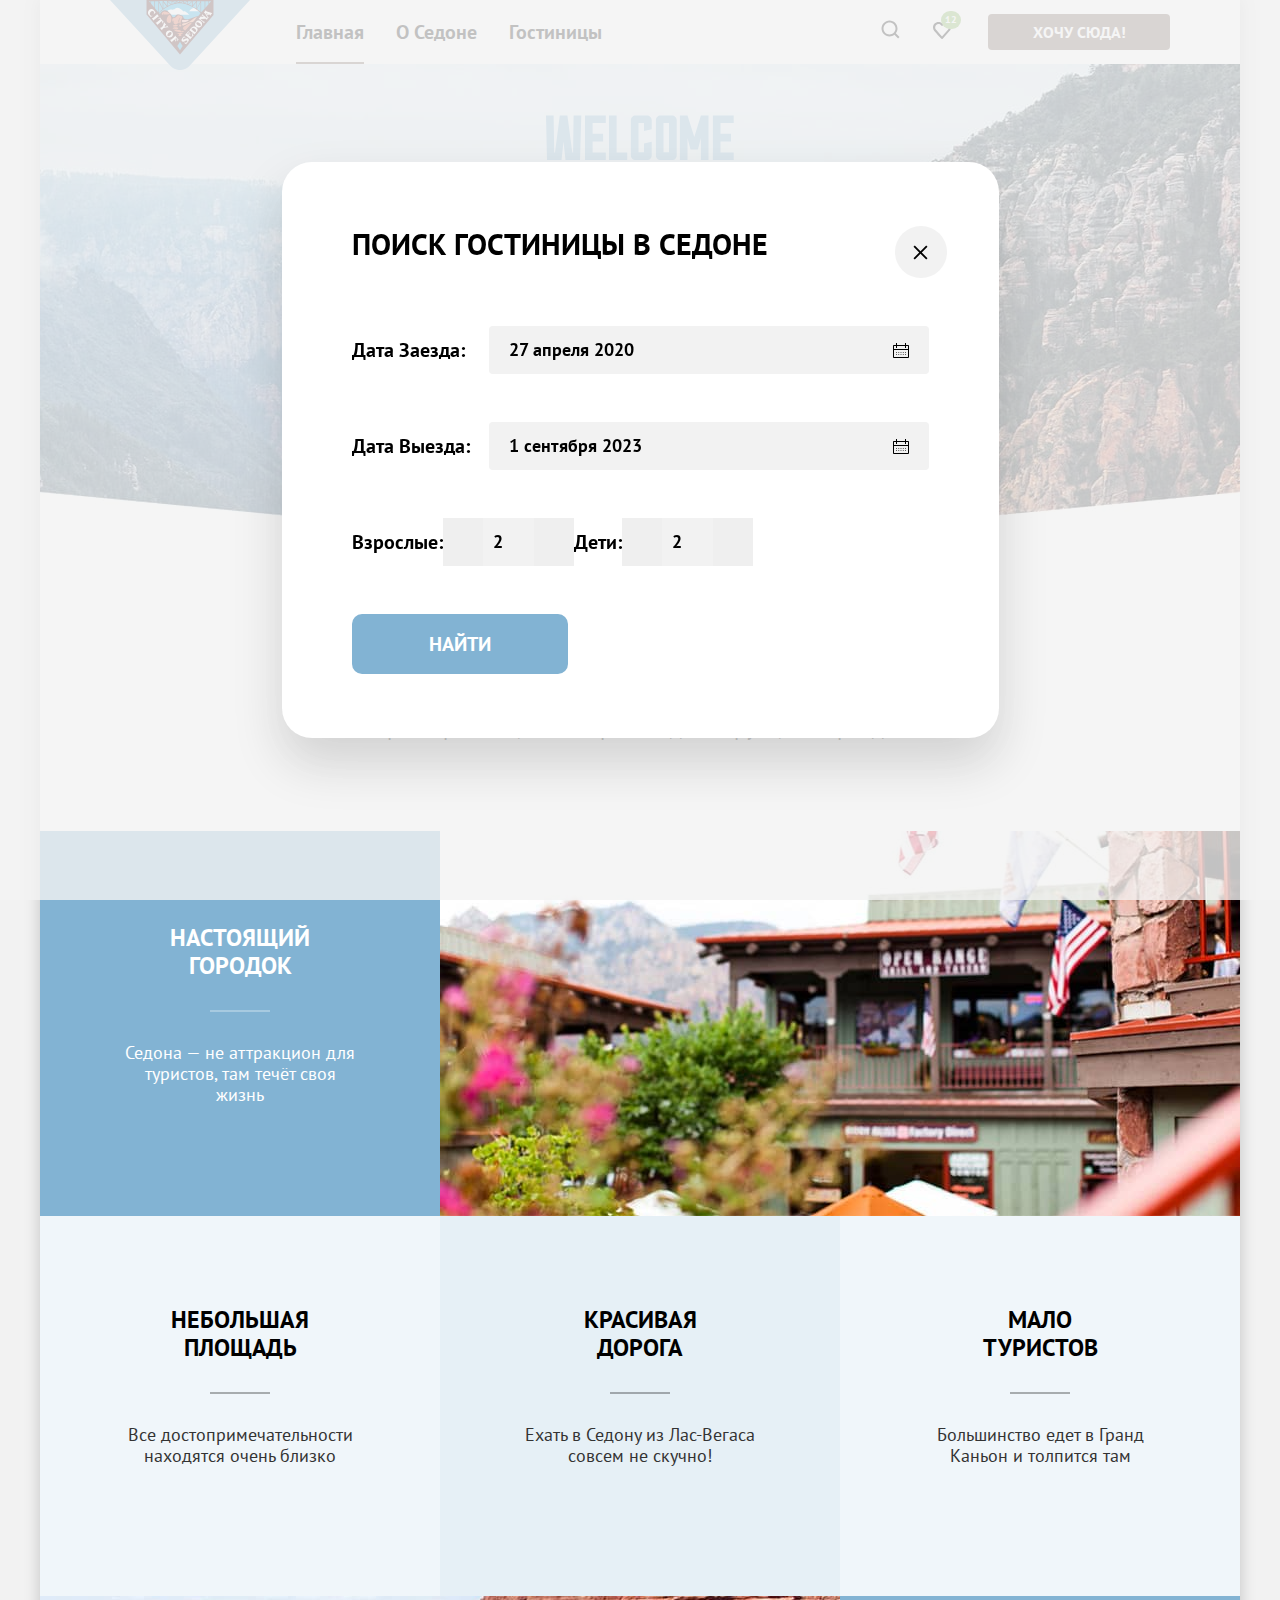
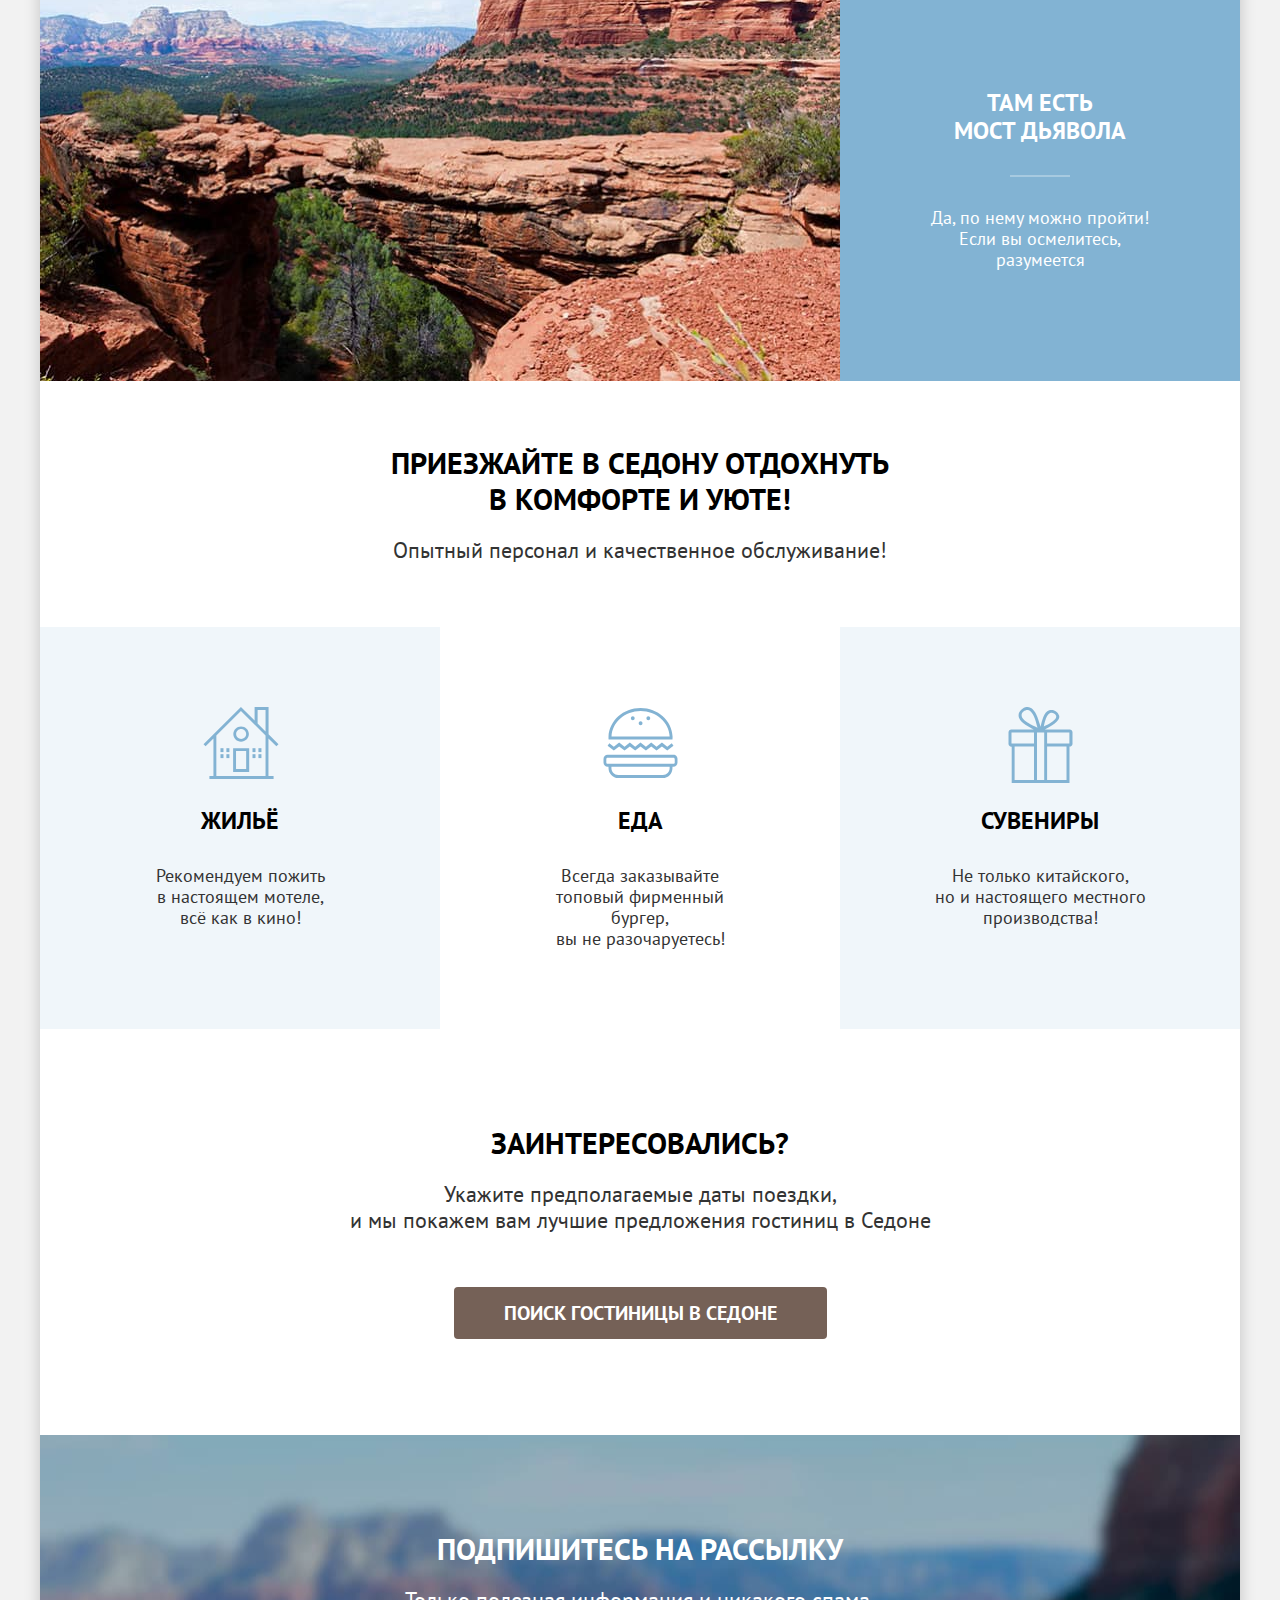
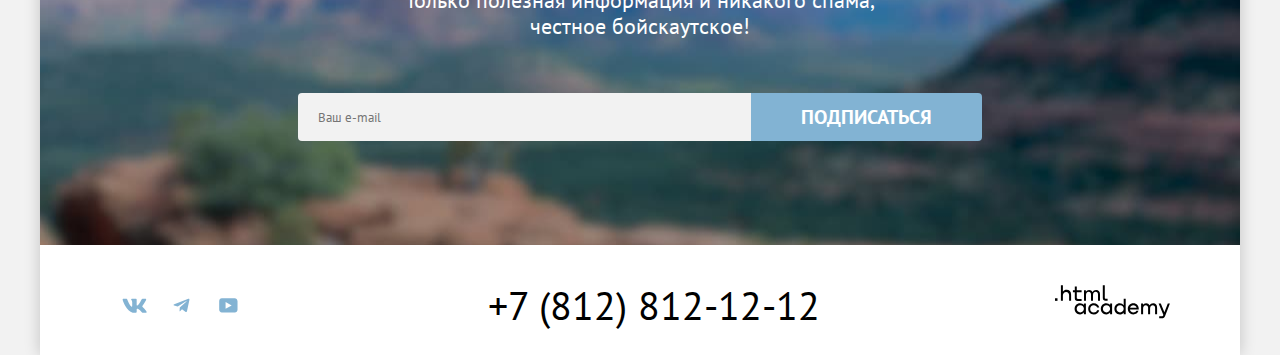
==== commit ceadd385: "Добавляет модальное окно" ====
--- a/index.html
+++ b/index.html
@@ -241,6 +241,53 @@
           </section>
         </div>
       </footer>
+
+      <div class="modal-container">
+        <div class="modal modal-search">
+          <section class="modal-content">
+            <button class="modal-close-button">
+              <span class="visually-hidden">Закрыть</span>
+            </button>
+            <h2 class="modal-title">Поиск гостиницы в Седоне</h2>
+
+            <form class="search-form" action="https://echo.htmlacademy.ru/" method="post">
+              <div class="field-group-container-1">
+                <p class="field-group">
+                  <label class="field-group-title" for="date-arrival">Дата Заезда:</label>
+                  <input class="search-form-field" type="text" id="date-arrival" name="date-arrival"
+                    placeholder="Укажите дату" value="27 апреля 2020">
+                </p>
+                <p class="field-group">
+                  <label class="field-group-title" for="date-departure">Дата Выезда:</label>
+                  <input class="search-form-field" type="text" id="date-departure" name="date-departure"
+                    placeholder="Укажите дату" value="1 сентября 2023">
+                </p>
+              </div>
+              <div class="field-group-container-2">
+                <p class="field-group">
+                  <label class="field-group-title" for="adults">Взрослые:</label>
+                  <!-- <div class="search-form-field-container"> -->
+                  <button class="button-minus"></button>
+                  <input class="search-form-field" type="text" id="adults" name="adults" value="2">
+                  <button class="button-plus"></button>
+                  <!-- </div> -->
+                </p>
+                <p class="field-group">
+                  <label class="field-group-title" for="children">Дети:</label>
+                  <!-- <div class="search-form-field-container"> -->
+                  <button class="button-minus"></button>
+                  <input class="search-form-field" type="text" id="children" name="children" value="2">
+                  <button class="button-plus"></button>
+                  <!-- </div> -->
+                </p>
+              </div>
+              <button class="button-apply button-modal-search" type="submit">Найти</button>
+            </form>
+          </section>
+
+        </div>
+      </div>
+
     </div>
   </body>
 
--- a/styles/styles.css
+++ b/styles/styles.css
@@ -801,6 +801,10 @@
     display: flex;
 }
 
+.catalog-filter-item:not(:last-child) {
+    margin-bottom: 15px;
+}
+
 .catalog-filter-title {
     margin-bottom: 32px;
     font-size: 20px;
@@ -809,47 +813,199 @@
     text-transform: capitalize;
 }
 
+/* Checkbox */
 .control {
+    position: relative;
+    display: block;
+    padding-left: 36px;
     font-size: 18px;
     line-height: 23px;
 }
 
-/* .control:hover {
+.control-mark {
+    position: absolute;
+    top: 0;
+    left: 0;
+    width: 20px;
+    height: 20px;
+    background: #ffffff;
+    border-radius: 30%;
+}
+
+.control:hover .control-mark,
+.control-label:hover {
     opacity: 0.6;
 }
 
-.control:active {
+.control:active .control-mark,
+.control-label:active {
+    opacity: 0.3;
+}
+
+.control-input:focus + .control-mark {
+    outline: 4px solid #83B3D3;
+}
+
+.control-input[type="checkbox"]:checked + .control-mark::before {
+    position: absolute;
+    top: 10px;
+    left: 6px;
+    width: 12px;
+    height: 2px;
+    background-color: #3F5E72;
+    content: "";
+}
+
+.control-input[type="checkbox"]:checked + .control-mark::after {
+    position: absolute;
+    top: 11px;
+    left: 3px;
+    width: 6px;
+    height: 2px;
+    background-color: #3F5E72;
+    content: "";
+}
+
+.control-input[type="checkbox"]:checked + .control-mark::before {
+    transform: rotate(-45deg);
+}
+
+  .control-input[type="checkbox"]:checked + .control-mark::after {
+    transform: rotate(45deg);
+}
+
+/* radio */
+.control-input[type="radio"] + .control-mark {
+    border-radius: 50%;
+}
+
+.control-input[type="radio"]:checked + .control-mark::before {
+    content: "";
+    position: absolute;
+    top: 5px;
+    left: 5px;
+    width: 10px;
+    height: 10px;
+    background-color: #3F5E72;
+    border-radius: 50%;
+}
+
+/* range */
+.range {
+    width: 288px;
+}
+
+.range-wrapper-inputs {
+    display: flex;
+    position: relative;
+}
+
+.catalog-filter-label:not(:last-child) {
+    margin-right: 2px;
+}
+
+.range-input {
+    font-family: inherit;
+    font-size: 18px;
+    font-weight: 700;
+    line-height: 24px;
+    color: #000000;
+    box-sizing: border-box;
+
+    padding: 12px 20px;
+    width: 143px;
+    border-radius: 4px 0px 0px 4px;
+    background: #f2f2f2;
     border: none;
+}
+
+.range-input:hover {
+    background: #E6E6E6;
+}
+
+.range-input:active,
+.range-input:focus {
+    outline: 3px solid #83B3D3;
+    background: #E6E6E6;
+}
+
+.range-input::-webkit-outer-spin-button,
+.range-input::-webkit-inner-spin-button {
+    appearance: none;
+    margin: 0;
+}
+
+.catalog-filter-label:last-child .range-input {
+    border-radius: 0px 4px 4px 0px;
+}
+
+.label-text {
+    font-size: 18px;
+    line-height: 24px;
+    color: #000000;
     opacity: 0.3;
-} */
-
-/* .control-input {
-
-} */
-
-/* .control-input:hover {
-    opacity: 0.6;
-}
-
-.control-input:focus {
+}
+
+.label-of {
+    position: absolute;
+    top: 12px;
+    left: 105px;
+}
+
+.label-to {
+    position: absolute;
+    top: 12px;
+    right: 20px;
+}
+
+.range-scale {
+    position: relative;
+    height: 4px;
+    margin-top: 38px;
+    background-color: #e5e5e58d;
+}
+
+.range-bar {
+    position: absolute;
+    height: 4px;
+    background-color: #ffffff;
+}
+
+.range-toggle {
+    position: absolute;
+    width: 20px;
+    height: 20px;
+    background: #ffffff;
+    border-radius: 30%;
     border: none;
-    border-radius: 4px;
-    outline: 3px solid #83B3D3;
-}
-
-.control-input:active {
-    opacity: 0.3;
-    border: none;
-    border-radius: 4px;
-}
-
-.control-input-price {
-    width: 143px;
-} */
+    cursor: pointer;
+}
+
+.range-toggle:hover {
+    background: #ffffff;
+}
+
+.range-toggle:active {
+    outline: 2px solid #83B3D3;
+}
+
+.range-toggle:focus {
+    outline: 4px solid #83B3D3;
+}
+
+.toggle-min {
+    top: -8px;
+}
+
+.toggle-max {
+    top: -8px;
+    right: -10px;
+}
 
 .container-button {
     display: flex;
     flex-direction: column;
+    justify-content: flex-end;
 }
 
 .button-filter {
@@ -946,10 +1102,16 @@
     line-height: 21px;
 
     padding: 0 20px;
+    padding-right: 32px;
 
     border: 2px solid #E5E5E5;
     border-radius: 4px;
     margin-left: auto;
+
+    background-image: url("../images/select-arrow.svg");
+    background-repeat: no-repeat;
+    background-position: right 20px center;
+    appearance: none;
 }
 
 .select-control:hover {
@@ -1312,3 +1474,162 @@
     margin: 0;
     margin-bottom: 54px;
 }
+
+/* modal-container */
+
+.modal-container {
+    position: fixed;
+    top: 0;
+    left: 0;
+    display: flex;
+    width: 100%;
+    height: 100%;
+    background-color: rgba(242, 242, 242, 0.80);
+}
+
+.modal {
+    margin: auto;
+    padding: 64px 70px;
+    background-color: #ffffff;
+    border-radius: 30px;
+    box-shadow: 0px 25px 50px 0px rgba(0, 0, 0, 0.15);
+}
+
+.modal-search {
+    width: 577px;
+}
+
+.modal-content {
+    position: relative;
+}
+
+.modal-close-button {
+    position: absolute;
+    padding: 0;
+    top: 0;
+    right: -18px;
+    width: 52px;
+    height: 52px;
+    background-color: #F2F2F2;
+    border: none;
+    border-radius: 50%;
+    background-image: url("../images/modal-container/modal-close.svg");
+    background-repeat: no-repeat;
+    background-position: center;
+    cursor: pointer;
+}
+
+.modal-close-button:hover {
+    background-color: #E6E6E6;
+}
+
+.modal-close-button:active {
+    opacity: 0.3;
+}
+
+.modal-close-button:focus {
+    background-color: #E6E6E6;
+    outline: 3px solid #83B3D3;
+}
+
+.modal-title {
+    margin: 0;
+    margin-bottom: 64px;
+
+    font-size: 30px;
+    line-height: 36px;
+    text-transform: uppercase;
+    color: #000000;
+}
+
+.field-group-container-1 {
+    display: flex;
+    flex-direction: column;
+}
+
+.field-group-container-1 .field-group {
+    display: flex;
+    justify-content: space-between;
+    align-items: center;
+}
+
+.field-group-container-1 .search-form-field {
+    width: 400px;
+    padding: 12px 20px;
+    background-image: url("../images/modal-container/modal-calendar.svg");
+    background-repeat: no-repeat;
+    background-position: right 20px center;
+}
+
+.field-group-container-2 {
+    display: flex;
+}
+
+.field-group-container-2 .field-group {
+    display: flex;
+    justify-content: space-between;
+    align-items: center;
+}
+
+.field-group-container-2 .search-form-field {
+    width: 31px;
+    padding: 12px 10px;
+    border-radius: 0;
+}
+
+.button-minus,
+.button-plus {
+    width: 40px;
+    height: 48px;
+    padding: 14px 10px;
+    border: none;
+}
+
+.field-group-title {
+    color: #000000;
+    font-size: 20px;
+    font-weight: 700;
+    line-height: 24px;
+    text-transform: capitalize;
+}
+
+.search-form-field {
+    color: #000000;
+    font-family: PT Sans;
+    font-size: 18px;
+    font-style: normal;
+    font-weight: 700;
+    line-height: 24px;
+    border: none;
+    border-radius: 4px;
+    background-color: #F2F2F2;
+}
+
+.search-form-field:hover {
+    background-color: #E6E6E6;
+    opacity: 0.6;
+}
+
+.search-form-field:active,
+.search-form-field:focus {
+    outline: 3px solid #83B3D3;
+    background-color: #E6E6E6;
+    opacity: 0.6;
+}
+
+.search-form .field-group {
+    margin: 0;
+    margin-bottom: 48px;
+}
+
+.button-modal-search {
+    margin: 0;
+    padding: 18px 77px;
+    border-radius: 10px;
+
+    font-family: PT Sans;
+    font-size: 20px;
+    font-weight: 700;
+    line-height: 24px;
+    text-transform: uppercase;
+}
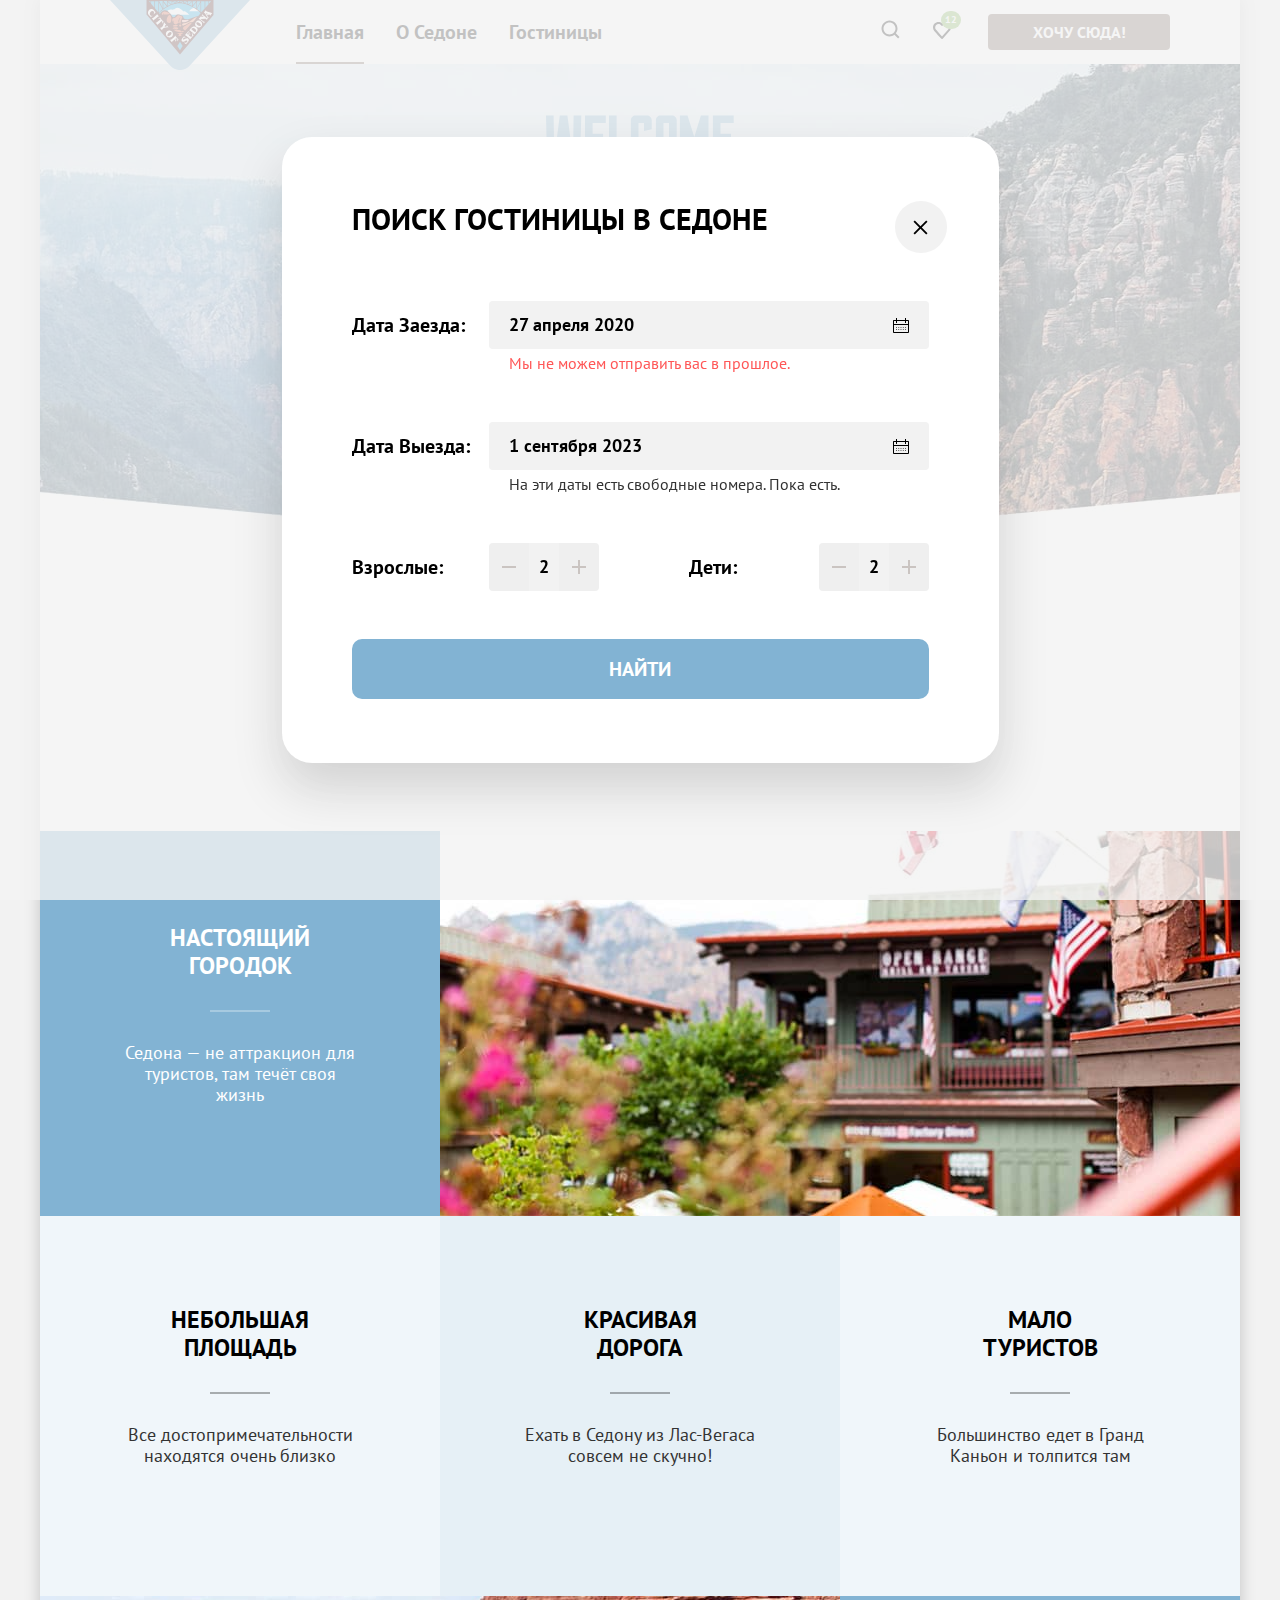
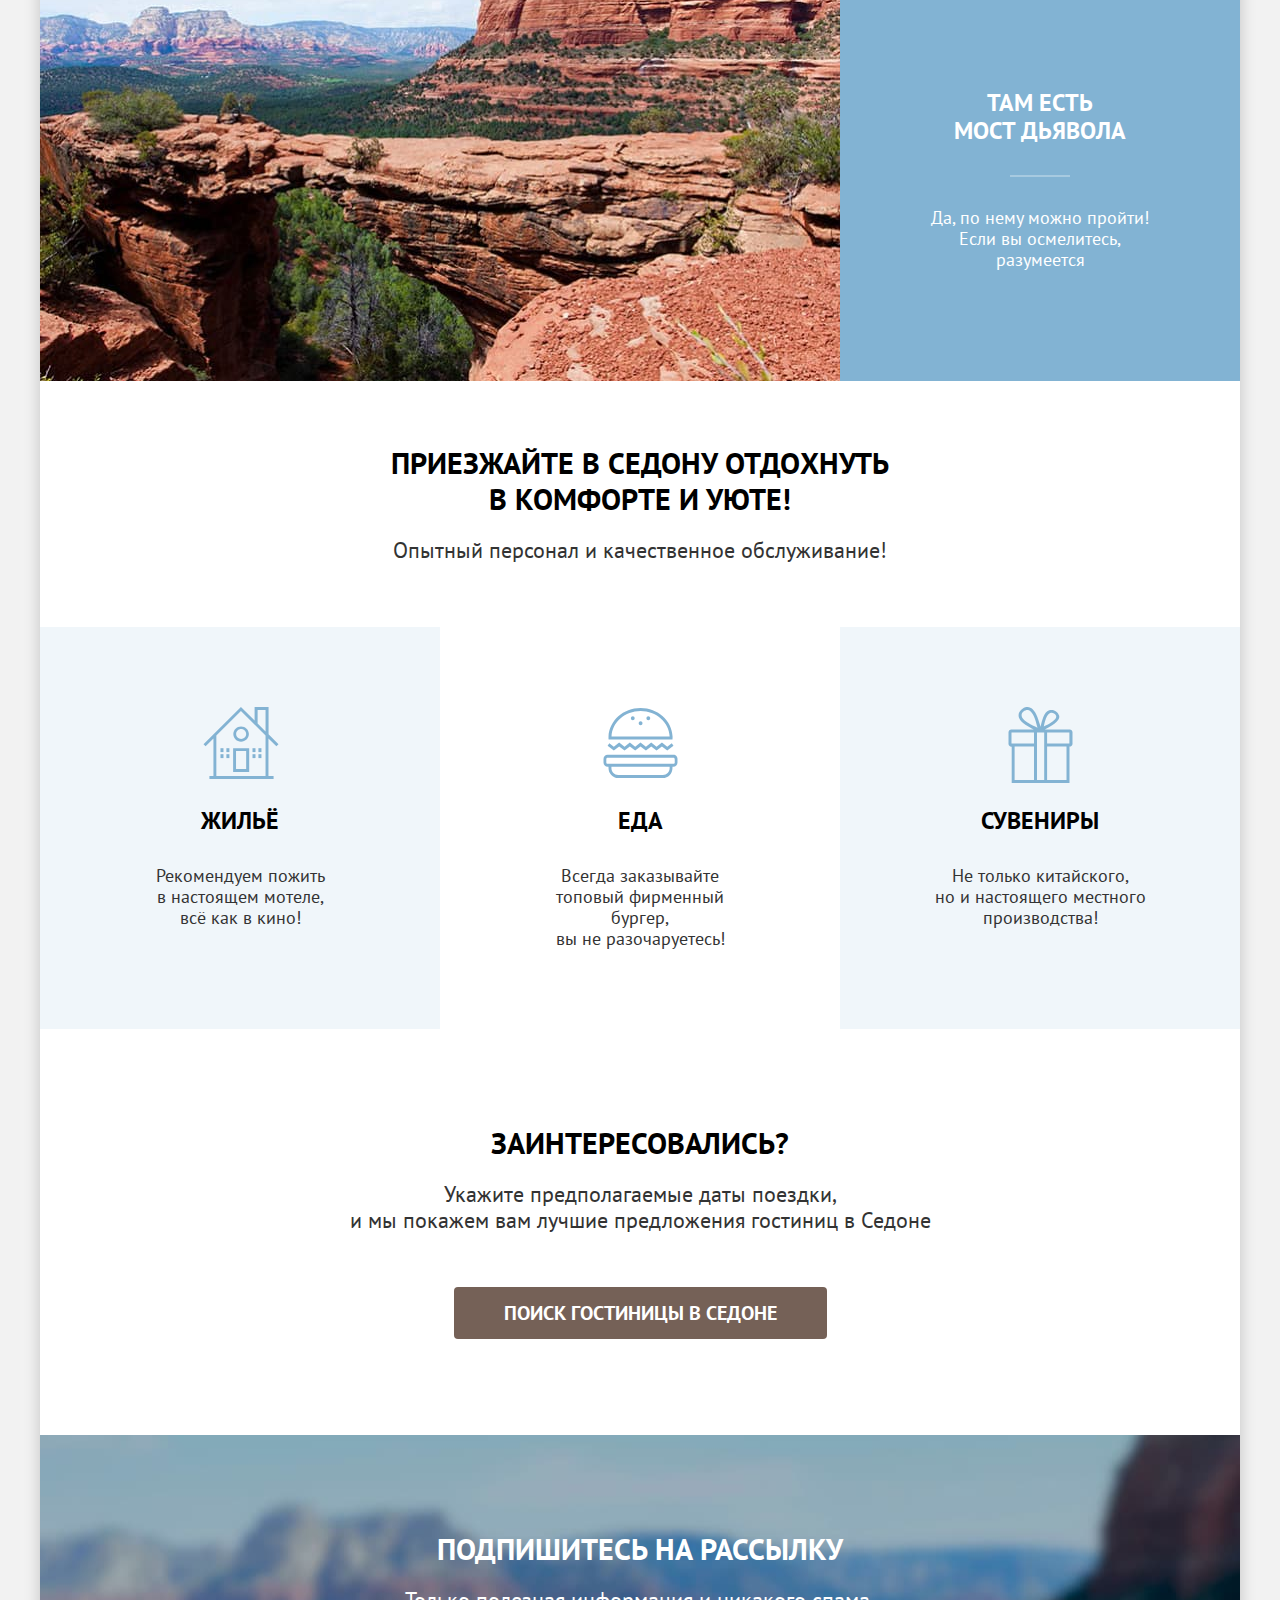
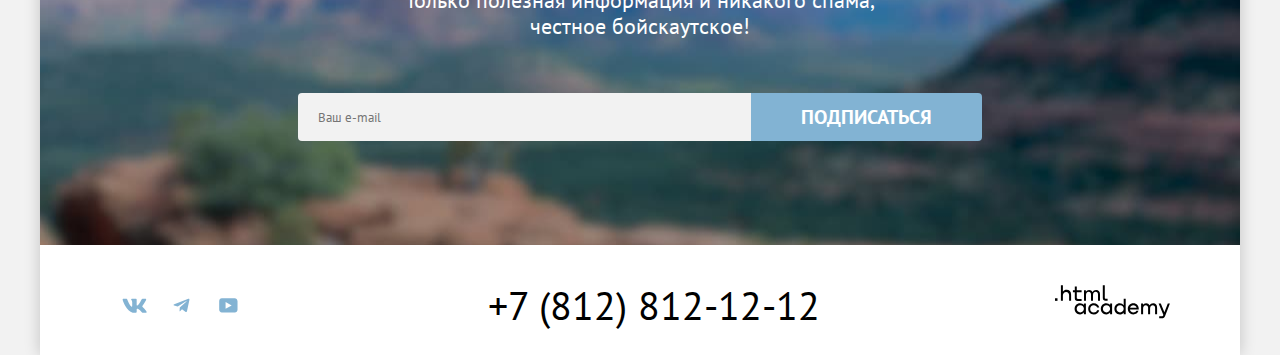
==== commit 7b84f11c: "Вносит правки в модальное окно" ====
--- a/index.html
+++ b/index.html
@@ -242,7 +242,7 @@
         </div>
       </footer>
 
-      <div class="modal-container">
+      <div class="modal-container modal-container-close">
         <div class="modal modal-search">
           <section class="modal-content">
             <button class="modal-close-button">
@@ -255,30 +255,46 @@
                 <p class="field-group">
                   <label class="field-group-title" for="date-arrival">Дата Заезда:</label>
                   <input class="search-form-field" type="text" id="date-arrival" name="date-arrival"
-                    placeholder="Укажите дату" value="27 апреля 2020">
+                    placeholder="Укажите дату" value="27 апреля 2020" required>
+                  <span class="modal-error">Мы не можем отправить вас в прошлое.</span>
                 </p>
                 <p class="field-group">
                   <label class="field-group-title" for="date-departure">Дата Выезда:</label>
                   <input class="search-form-field" type="text" id="date-departure" name="date-departure"
-                    placeholder="Укажите дату" value="1 сентября 2023">
+                    placeholder="Укажите дату" value="1 сентября 2023" required>
+                  <span class="modal-available">На эти даты есть свободные номера. Пока есть.</span>
                 </p>
               </div>
               <div class="field-group-container-2">
-                <p class="field-group">
+                <p class="field-group field-group-adults">
                   <label class="field-group-title" for="adults">Взрослые:</label>
-                  <!-- <div class="search-form-field-container"> -->
-                  <button class="button-minus"></button>
-                  <input class="search-form-field" type="text" id="adults" name="adults" value="2">
-                  <button class="button-plus"></button>
-                  <!-- </div> -->
-                </p>
-                <p class="field-group">
+                  <button class="less quantity-button">
+                    <svg xmlns="http://www.w3.org/2000/svg" width="14" height="2" viewBox="0 0 14 2" fill="none">
+                      <path d="M0 0L0 2L14 2V0L0 0Z" />
+                    </svg>
+                  </button>
+                  <input class="search-form-field field-people" type="number" id="adults" max="10" min="0" name="adults"
+                    value="2" required>
+                  <button class="more quantity-button">
+                    <svg xmlns="http://www.w3.org/2000/svg" width="14" height="14" viewBox="0 0 14 14" fill="none">
+                      <path d="M14 6H8V0H6V6H0V8H6V14H8V8H14V6Z" />
+                    </svg>
+                  </button>
+                </p>
+                <p class="field-group field-group-children">
                   <label class="field-group-title" for="children">Дети:</label>
-                  <!-- <div class="search-form-field-container"> -->
-                  <button class="button-minus"></button>
-                  <input class="search-form-field" type="text" id="children" name="children" value="2">
-                  <button class="button-plus"></button>
-                  <!-- </div> -->
+                  <button class="less quantity-button">
+                    <svg xmlns="http://www.w3.org/2000/svg" width="14" height="2" viewBox="0 0 14 2" fill="none">
+                      <path d="M0 0L0 2L14 2V0L0 0Z" />
+                    </svg>
+                  </button>
+                  <input class="search-form-field field-people" type="number" id="children" max="10" min="0"
+                    name="children" value="2" required>
+                  <button class="more quantity-button">
+                    <svg xmlns="http://www.w3.org/2000/svg" width="14" height="14" viewBox="0 0 14 14" fill="none">
+                      <path d="M14 6H8V0H6V6H0V8H6V14H8V8H14V6Z" />
+                    </svg>
+                  </button>
                 </p>
               </div>
               <button class="button-apply button-modal-search" type="submit">Найти</button>
--- a/styles/styles.css
+++ b/styles/styles.css
@@ -1476,6 +1476,9 @@
 }
 
 /* modal-container */
+.modal-container-close {
+    display: none;
+}
 
 .modal-container {
     position: fixed;
@@ -1535,6 +1538,7 @@
 .modal-title {
     margin: 0;
     margin-bottom: 64px;
+    padding-right: 30px;
 
     font-size: 30px;
     line-height: 36px;
@@ -1542,47 +1546,122 @@
     color: #000000;
 }
 
-.field-group-container-1 {
-    display: flex;
-    flex-direction: column;
-}
-
 .field-group-container-1 .field-group {
     display: flex;
+    flex-wrap: wrap;
     justify-content: space-between;
     align-items: center;
 }
 
 .field-group-container-1 .search-form-field {
-    width: 400px;
-    padding: 12px 20px;
+    width: 380px;
+    padding: 12px 40px 12px 20px;
     background-image: url("../images/modal-container/modal-calendar.svg");
     background-repeat: no-repeat;
     background-position: right 20px center;
 }
 
+.field-group-container-1 .field-group-title {
+    max-width: 137px;
+}
+
+.modal-error {
+    margin-top: 4px;
+    margin-left: 157px;
+    color: #FF5757;
+    font-size: 16px;
+    line-height: 21px;
+}
+
+.modal-available {
+    margin-top: 4px;
+    margin-left: 157px;
+    font-size: 16px;
+    line-height: 21px;
+}
+
 .field-group-container-2 {
-    display: flex;
-}
-
-.field-group-container-2 .field-group {
     display: flex;
     justify-content: space-between;
     align-items: center;
 }
 
+.field-group-container-2 .field-group {
+    display: flex;
+    justify-content: space-between;
+    align-items: center;
+}
+
+.field-group-adults .field-group-title {
+    margin-right: 46px;
+}
+
+.field-group-children .field-group-title {
+    margin-right: 82px;
+}
+
 .field-group-container-2 .search-form-field {
-    width: 31px;
-    padding: 12px 10px;
+    padding: 14px 0;
+    width: 30px;
     border-radius: 0;
-}
-
-.button-minus,
-.button-plus {
+    line-height: 20px;
+    text-align: center;
+}
+
+.field-people::-webkit-outer-spin-button,
+.field-people::-webkit-inner-spin-button {
+    appearance: none;
+    margin: 0;
+}
+
+.less {
+    border-radius: 4px 0 0 4px;
+}
+
+.less svg {
+    padding: 9px 3px;
+}
+
+.more {
+    border-radius: 0 4px 4px 0;
+}
+
+.more svg {
+    padding: 3px;
+}
+
+.quantity-button {
+    display: flex;
+    justify-content: center;
+    align-items: center;
+
+    border: none;
+    padding: 0;
+    margin: 0;
     width: 40px;
     height: 48px;
-    padding: 14px 10px;
-    border: none;
+}
+
+.quantity-button svg {
+    fill: #756157;
+    fill-opacity: 0.3;
+}
+
+.quantity-button:hover svg {
+    fill: #000000;
+    fill-opacity: 1;
+}
+
+.quantity-button:active svg {
+    fill: #000000;
+    fill-opacity: 1;
+}
+
+.quantity-button:focus svg {
+    fill: #000000;
+    fill-opacity: 1;
+    border-radius: 4px;
+    outline: 3px solid #82B3D3;
 }
 
 .field-group-title {
@@ -1597,7 +1676,6 @@
     color: #000000;
     font-family: PT Sans;
     font-size: 18px;
-    font-style: normal;
     font-weight: 700;
     line-height: 24px;
     border: none;
@@ -1623,6 +1701,7 @@
 }
 
 .button-modal-search {
+    width: 100%;
     margin: 0;
     padding: 18px 77px;
     border-radius: 10px;
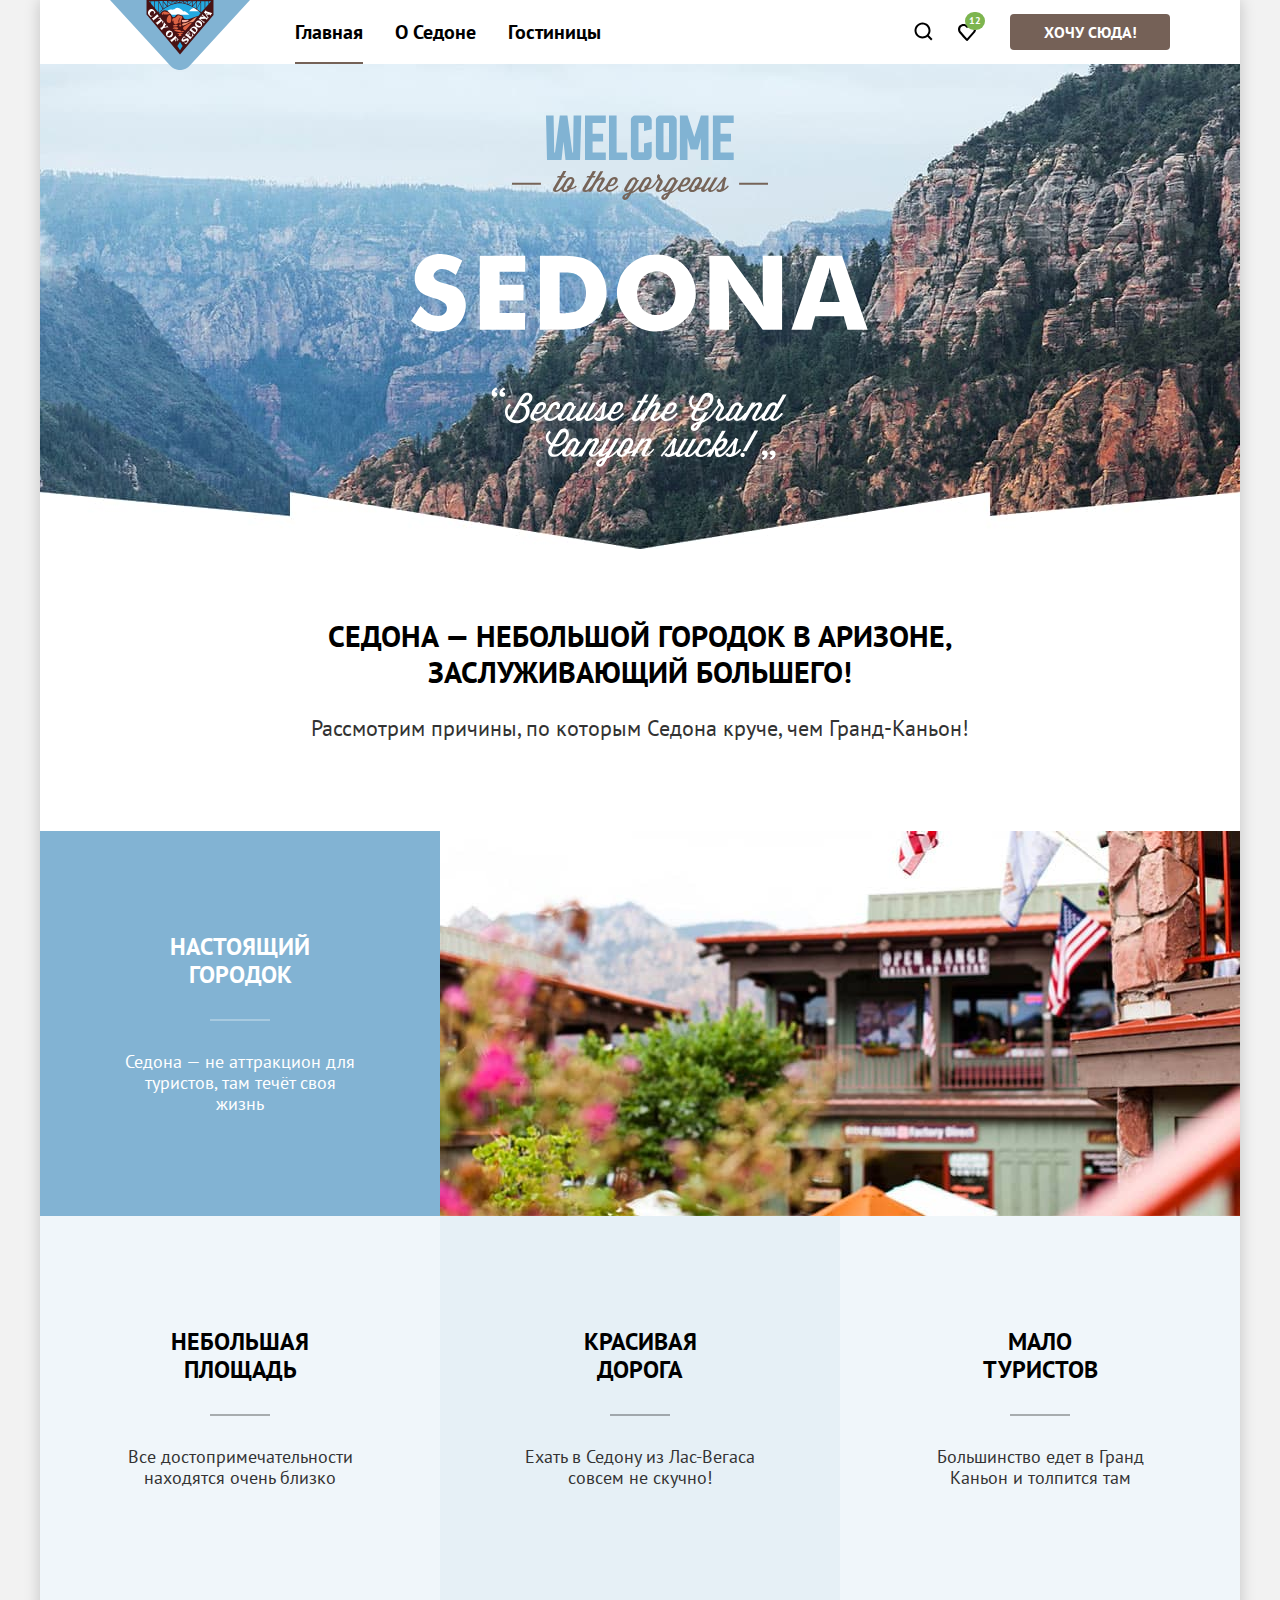
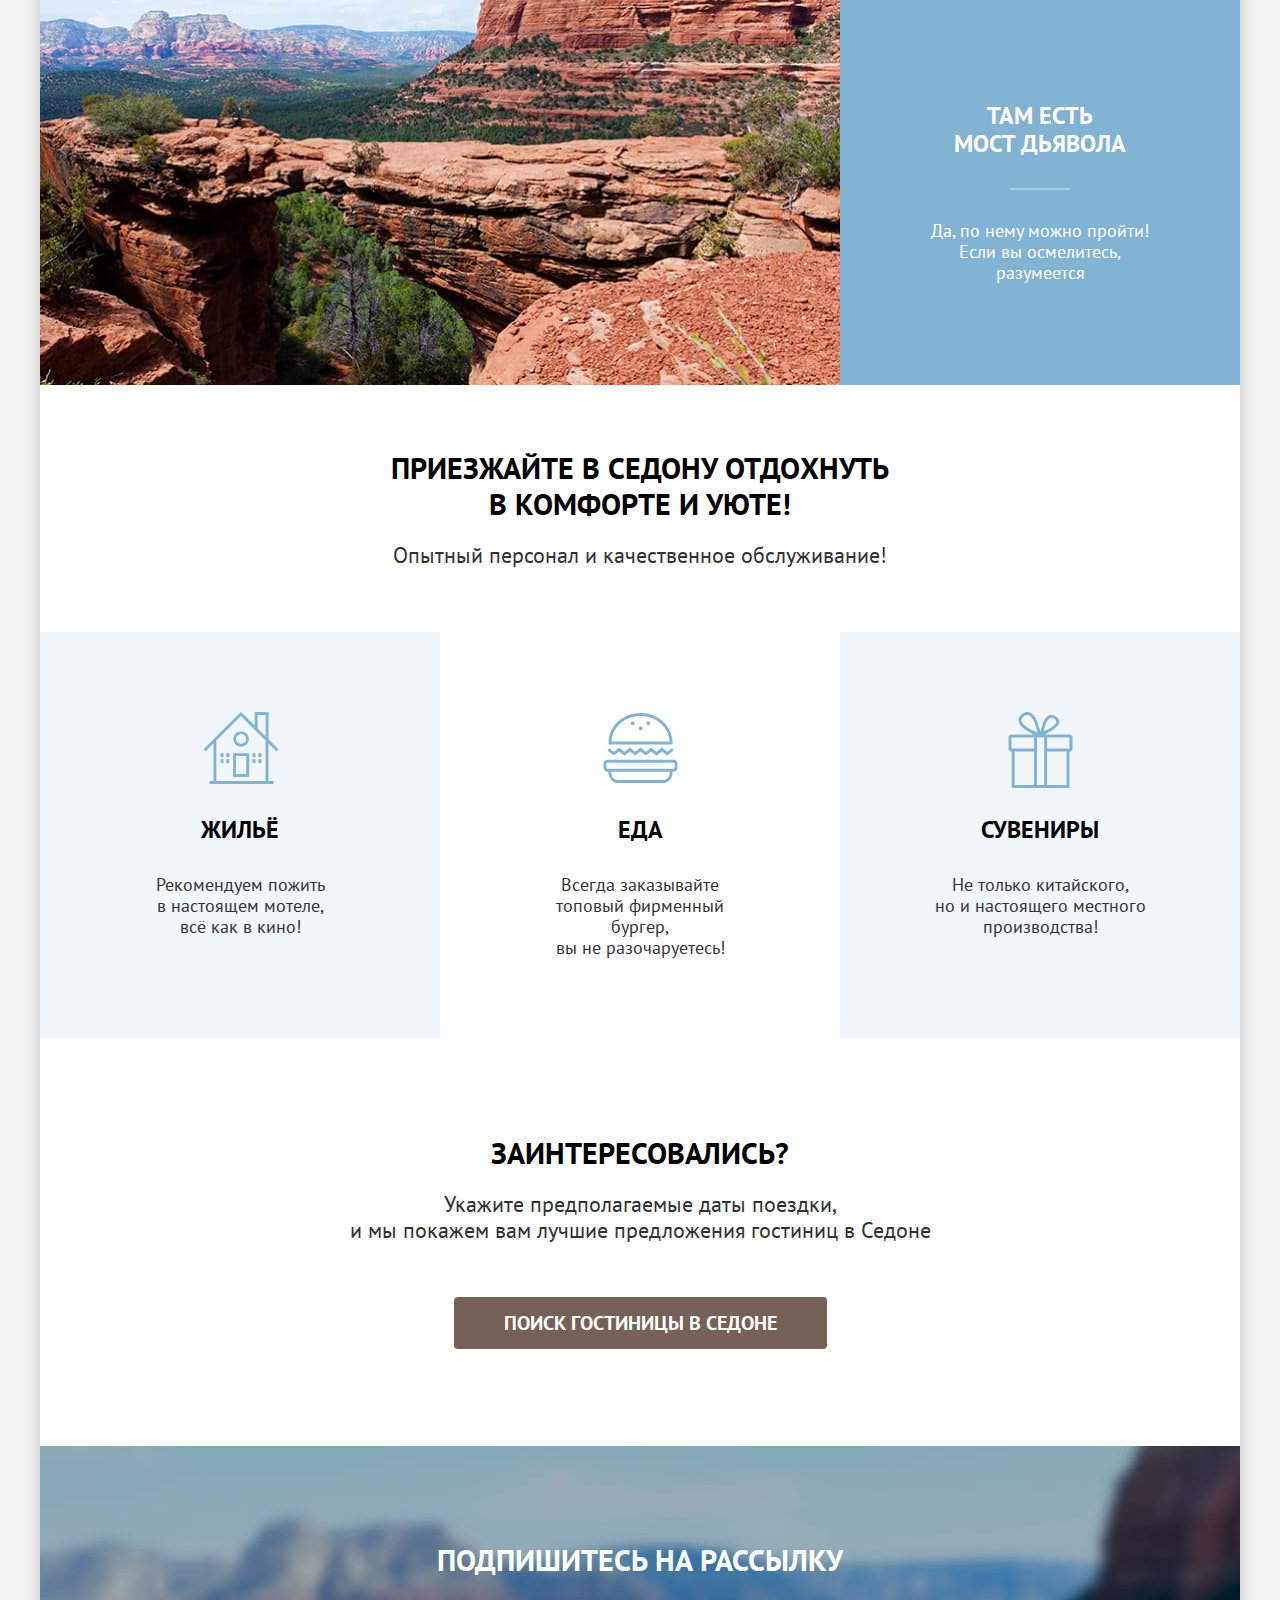
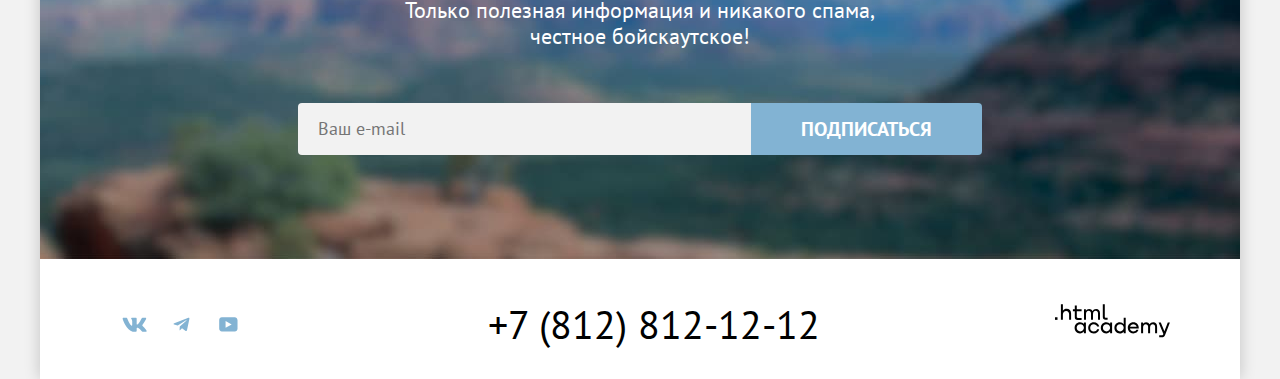
==== commit 1d7cf76c: "Merge pull request #9 from a-pyat/master" ====
--- a/index.html
+++ b/index.html
@@ -11,9 +11,38 @@
     <div class="page-container">
       <header class="page-header" data-test="header">
         <nav class="navigation">
-          <a class="logo-link">
-            <img class="logo" src="images/logo.svg" width="140" height="70" alt="Логотип сайта Sedona" />
-          </a>
+          <a class="logo-link" href="#">
+            <svg class="logo" xmlns="http://www.w3.org/2000/svg" width="140" height="70" viewBox="0 0 140 70"
+              fill="none">
+              <g clip-path="url(#clip0_91815_29)">
+                <path d="M140 0H0L60.3623 65.7C65.6377 71.5 74.3623 71.5 79.6377 65.7L140 0Z" fill="#81B3D3" />
+                <path d="M37.2318 0.5L69.797 38.4L102.261 0.7L37.2318 0.5Z" fill="#23A9E1" />
+                <path
+                  d="M61.9856 14.6999H79.5363C78.2175 13.8999 75.0725 10.0999 73.4494 11.4999C73.3479 11.5999 68.4783 5.79992 65.3334 8.59992C62.5943 11.0999 61.2754 8.29992 58.232 10.1999C54.5798 12.5999 60.2609 13.8999 61.9856 14.6999ZM89.0725 11.1999L79.1305 11.2999C83.087 6.79992 84.8117 7.29992 89.0725 11.1999Z"
+                  fill="white" />
+                <path
+                  d="M99.0145 3.6V1.2H101.145L99.0145 3.6ZM49.1014 13C49.2029 13.1 51.5362 10.6 55.2898 8.1C58.7391 5.8 64.0145 3.2 69.8985 3.2C75.7826 3.2 81.1594 5.9 84.6087 8.2C88.3623 10.6 90.6956 13 90.7971 13.1L88.2609 16.1C83.6956 16.7 80.4493 20 75.9855 19.3C73.7536 18.9 73.6522 17.7 73.0435 16.4C72.5362 15.4 71.7246 15.6 70.7101 15.2C69.7971 14.8 69.1884 14.1 67.2609 14.5C65.6377 14.9 65.4348 17.4 63.3043 17.3C62.1884 17.2 62.0869 15.7 60.4638 13.7C56.3043 8.8 52.5107 9.41045 49.873 13.9104L49.1014 13ZM40.5797 1.2V3.1L38.9565 1.2H40.5797ZM95.2609 1.2H98.5072V4.2L95.2609 8V1.2ZM91.1014 12.6V1.2H94.6522V8.6L91.1014 12.6ZM90.5942 2.2V12.1C89.4783 11 88.2609 10 86.942 9.1L90.5942 2.2ZM86.4348 1.9V8.7C85.9275 8.4 85.5217 8 84.913 7.7C84.2029 7.3 83.4927 6.8 82.6812 6.4L86.4348 1.9ZM81.971 1.7V6C80.9565 5.5 79.8406 5 78.8261 4.5L81.971 1.7ZM82.5797 1.2H86.3333L82.5797 5.8V1.2ZM86.942 1.2H90.5942L86.942 8.3V1.2ZM78.0145 1.2H81.971L78.4203 4.3C78.3188 4.3 78.2174 4.2 78.1159 4.2L78.0145 1.2ZM77.5072 1.6V4C76.4927 3.6 75.4783 3.3 74.3623 3.1L77.5072 1.6ZM73.2464 1.6V2.9C72.5362 2.8 71.8261 2.7 71.0145 2.6L73.2464 1.6ZM66.3478 1.6L68.5797 2.6C67.7681 2.6 67.058 2.7 66.3478 2.9V1.6ZM62.1884 1.6L65.3333 3.1C64.2174 3.3 63.2029 3.6 62.1884 4V1.6ZM65.8406 2.8L62.4927 1.2H65.8406V2.8ZM69.3913 2.4L66.5507 1.1H69.3913V2.4ZM70.1014 1.2H73.0435L70.1014 2.5V1.2ZM73.8551 1.2H77.1014L73.8551 2.8V1.2ZM61.2754 4.3L57.7246 1.2H61.6812V4.2L61.2754 4.3ZM57.6232 1.7L60.7681 4.4C59.6522 4.8 58.6377 5.3 57.6232 5.9V1.7ZM53.2609 1.9L56.913 6.4C55.5942 7.1 54.3768 7.9 53.2609 8.8V1.9ZM49 2.2L52.6522 9.2C51.3333 10.2 50.1159 11.2 49 12.4V2.2ZM52.7536 8.2L49.1014 1.1H52.7536V8.2ZM57.1159 5.7L53.3623 1.1H57.1159V5.7ZM44.3333 7.5L41.0869 3.7V1.2H44.3333V7.5ZM44.942 1.2H48.4927V12.4L44.942 8.2V1.2ZM36.5217 0V14.6L70 54.5L103.478 15V0H36.5217Z"
+                  fill="#491213" />
+                <path d="M67.3623 46L70 41.8L72.6376 46L70 50.2001L67.3623 46Z" fill="#23A9E1" />
+                <path
+                  d="M75.2753 30.6C71.826 28.6 72.6376 27.1 75.4782 25.7C76.9999 25 80.3478 22.3 81.6666 23.2L75.2753 30.6ZM72.942 33.1C70.913 33 68.5796 32.7 66.5507 33.2C67.768 33.5 70.8115 34.4 67.9709 35.1C68.9854 36.5 70.6086 36.4 71.6231 35.2C71.2173 35 70.913 34.7 70.6086 34.5C71.7246 34.2 72.7391 33.6 72.942 33.1ZM74.1593 31.5C73.2463 30.7 72.2318 30.7 71.4202 31.5C70.2028 29.4 65.942 30.1 63.913 29.8C65.0289 32.4 73.6521 32.9 74.1593 31.5ZM67.2608 29.3C65.6376 28.8 60.3622 28.9 63.8115 27.5C64.9275 27.1 70.6086 27.6 67.2608 29.3ZM69.2898 26.3C68.7825 25.2 69.6956 23.9 71.0144 24.9C72.2318 25.7 70.4057 26.9 69.2898 26.3ZM66.3478 26.4C64.0144 27.1 60.9709 25.6 64.7246 24.9C67.0579 24.4 69.4927 25.4 66.3478 26.4C66.4492 26.4 66.2463 26.4 66.3478 26.4ZM63.7101 20.2C63.2028 21.8 62.1883 22.1 62.2898 20.2C62.3912 17.9 63.913 18.5 65.5362 17.6C66.855 16.9 67.5651 14.2 69.8985 15.8C70.913 16.5 72.1304 15.9 72.4347 17C72.4347 16.9 69.4927 23.7 71.1159 23.7C67.8695 23.7 69.2898 19.9 70.5072 17.3C69.2898 17.9 67.3622 21.6 68.9854 22.3C68.1738 23.4 65.5362 24.9 64.2173 23.8C63.1014 22.8 63.7101 21.5 63.7101 20.2ZM59.6521 23C53.9709 23 57.826 14.4 59.7536 14.9C61.9854 15.6 61.6811 23.1 59.6521 23ZM53.3622 14.8C50.7246 14.7 51.8405 12.2 53.6666 11.7C55.3912 11.2 58.942 12.8 60.1593 13.9C58.3333 14.5 55.9999 14.4 53.9709 14.5C53.768 12.5 53.2608 13.2 53.3622 14.8Z"
+                  fill="#DC6243" />
+                <path
+                  d="M72.8406 25.8001C69.8986 22.8001 77.203 23.1001 78.4203 22.0001C79.2319 22.3001 85.5218 16.6001 87.0435 17.0001C85.9276 18.3001 83.5943 22.3001 81.9711 22.3001C80.6522 22.3001 79.3334 22.1001 78.3189 23.0001C76.7971 24.4001 74.3624 25.1001 72.8406 25.8001Z"
+                  fill="#F49774" />
+                <path
+                  d="M73.7537 22.2C72.1305 23.1 70.6088 19.7 73.4494 20C75.2754 20.2 77.203 19.8 78.9276 20.1C77.6088 21.6 75.7827 22.4 73.7537 22.2Z"
+                  fill="#F4B1A4" />
+                <path
+                  d="M51.8406 20.9001C52.145 21.3001 52.4493 21.7001 52.3479 22.3001C52.3479 22.7001 51.7392 23.3001 52.145 23.5001L53.6667 21.7001C53.2609 21.6001 50.116 17.9001 50.116 17.5001L47.9856 18.6001C48.087 19.0001 48.7971 18.6001 49.2029 18.6001C49.7102 18.6001 50.116 19.0001 50.5218 19.3001C49.4058 20.2001 46.6667 22.6001 46.3624 22.6001C46.2609 22.6001 45.6522 22.2001 45.6522 22.6001C45.6522 22.8001 46.2609 23.3001 46.3624 23.4001L47.7827 25.1001C48.1885 24.9001 47.6812 24.6001 47.8841 24.3001C47.9856 24.1001 51.1305 21.6001 51.8406 20.9001ZM48.3914 16.4001C48.6957 16.3001 48.7971 16.7001 49 16.4001L47.3769 14.5001C47.174 14.2001 46.8696 13.9001 46.8696 14.5001C46.9711 14.9001 42.8116 18.2001 42.6087 18.3001C42.3044 18.4001 42.1015 18.0001 41.8986 18.4001C42.4058 19.0001 42.8116 19.5001 43.3189 20.1001C43.5218 20.3001 43.6232 20.5001 43.8261 20.7001C44.029 20.9001 43.9276 20.3001 43.9276 20.3001C43.8261 20.0001 44.2319 19.7001 44.5363 19.5001C45.5508 18.5001 48.087 16.4001 48.3914 16.4001ZM42.6087 15.8001C41.4928 16.1001 40.174 15.7001 39.8696 14.5001C39.4638 13.3001 40.2754 12.1001 41.1884 11.4001C42.1015 10.7001 43.5218 10.8001 44.029 11.9001C44.2319 12.4001 44.1305 13.0001 43.9276 13.5001C43.8261 13.8001 43.5218 14.1001 43.9276 14.3001C44.5363 13.6001 45.0435 12.9001 45.6522 12.2001C44.9421 11.8001 44.6377 11.1001 44.1305 10.5001C43.5218 9.80008 42.8116 9.10008 41.7971 9.00008C39.8696 8.70008 38.145 10.7001 37.9421 12.4001C37.8406 13.3001 38.145 14.2001 38.7537 15.0001C39.2609 15.6001 39.9711 16.1001 40.3769 16.8001C40.5798 16.9001 42.2029 16.1001 42.5073 16.0001C42.7102 16.0001 42.6087 15.9001 42.6087 15.8001C42.6087 15.8001 42.1015 16.0001 42.6087 15.8001ZM68.4783 39.4001C67.7682 38.9001 65.8406 36.4001 65.4348 35.9001L65.2319 35.6001L65.029 35.7001C64.9276 35.8001 65.1305 36.1001 65.029 36.3001C64.5218 37.1001 61.2754 39.5001 61.0725 39.7001C60.6667 39.9001 60.2609 39.6001 60.058 39.9001C60.5653 40.5001 61.8841 42.2001 62.087 42.2001C62.3913 42.2001 62.1884 41.7001 62.1884 41.6001C62.2899 41.4001 63.9131 40.0001 64.5218 39.5001C64.7247 39.3001 64.9276 39.8001 65.1305 40.0001C65.3334 40.3001 65.4348 40.7001 65.3334 41.0001C65.2319 41.2001 64.8261 41.6001 65.1305 41.8001C65.5363 41.3001 66.6522 40.0001 66.8551 39.8001C67.058 39.6001 66.4493 39.8001 66.5508 39.7001C66.3479 39.8001 66.0435 39.9001 65.8406 39.7001C65.7392 39.7001 65.1305 39.0001 65.2319 38.9001C65.5363 38.7001 65.8406 38.3001 66.2464 38.2001C66.8551 38.1001 67.2609 39.2001 67.3624 39.6001C67.4638 40.0001 67.4638 40.4001 67.2609 40.7001C67.1595 41.0001 66.9566 41.2001 67.2609 41.3001L68.6812 39.4001C68.6812 39.5001 68.5798 39.5001 68.4783 39.4001C68.5798 39.5001 68.3769 39.4001 68.4783 39.4001ZM59.145 30.5001C58.4348 30.5001 57.7247 30.8001 57.116 31.3001C55.6957 32.5001 55.4928 34.6001 56.6087 36.1001C57.9276 37.8001 60.058 38.0001 61.7827 36.8001C63.2029 35.6001 63.4058 33.5001 62.2899 32.0001C61.4783 31.0001 60.2609 30.5001 59.145 30.5001ZM60.3624 31.9001C61.2754 31.8001 61.8841 32.7001 61.4783 33.7001C61.0725 34.7001 60.058 35.7001 59.0435 36.1001C57.8261 36.6001 57.0145 35.6001 57.5218 34.4001C57.9276 33.4001 58.9421 32.4001 59.9566 32.0001C60.058 32.0001 60.1595 31.9001 60.3624 31.9001ZM57.5218 27.3001C57.8261 27.3001 58.1305 27.7001 58.3334 27.3001L56.9131 25.6001C56.5073 25.8001 56.9131 26.0001 56.8116 26.2001C56.6087 26.5001 55.087 26.7001 54.6812 26.8001C54.7827 26.4001 55.2899 25.1001 55.4928 25.0001C55.8986 24.7001 56.1015 25.3001 56.3044 24.9001L54.4783 22.8001C54.2754 22.6001 54.0725 22.1001 53.8696 22.4001C53.8696 22.4001 53.8696 23.4001 53.7682 23.5001C53.6667 23.7001 53.1595 25.9001 52.5508 26.4001C52.2464 26.7001 51.029 27.7001 50.7247 27.8001C50.4203 27.9001 50.2174 27.4001 49.9131 27.8001L51.5363 29.7001C51.6377 29.8001 51.9421 30.3001 52.0435 30.3001C52.3479 30.4001 52.0435 29.7001 52.145 29.6001C52.2464 29.3001 53.7682 27.8001 54.4783 27.7001C55.3913 27.5001 56.5073 27.2001 57.5218 27.3001C57.7247 27.3001 57.3189 27.3001 57.5218 27.3001ZM82.0725 34.0001C82.174 34.4001 82.2754 34.9001 82.174 35.3001C82.0725 35.9001 81.5653 37.2001 80.7537 36.8001C79.9421 36.4001 79.3334 35.7001 78.6232 35.1001C79.1305 34.5001 79.6377 34.0001 80.5508 34.3001C80.7537 34.4001 80.9566 34.3001 80.7537 34.1001C80.4493 33.9001 78.7247 32.8001 78.6232 32.9001C78.4203 33.1001 78.9276 33.5001 78.7247 33.9001C78.6232 34.2001 78.3189 34.4001 78.116 34.7001C77.6087 34.3001 76.8986 33.9001 77.4058 33.2001C77.8116 32.8001 78.2174 32.4001 78.8261 32.3001C79.2319 32.2001 80.0435 32.6001 80.145 32.2001C79.4348 31.9001 78.7247 31.5001 78.0145 31.2001C78.116 31.7001 75.7827 34.1001 75.2754 34.7001C75.174 34.8001 74.8696 35.1001 74.8696 35.2001C74.8696 35.5001 75.2754 35.3001 75.2754 35.3001C75.5798 35.2001 79.7392 38.6001 79.8406 38.9001C79.9421 39.1001 79.7392 39.3001 79.8406 39.4001C79.8406 39.4001 79.9421 39.5001 80.0435 39.5001C80.3479 39.2001 82.9856 35.6001 83.5942 35.5001C83.087 34.7001 82.5798 33.9001 82.0725 33.1001C81.6667 33.3001 81.9711 33.8001 82.0725 34.0001ZM78.0145 38.4001C76.6957 37.5001 74.3624 39.2001 73.9566 39.4001C73.2464 39.7001 72.7392 39.0001 73.145 38.4001C73.4493 37.9001 74.058 37.6001 74.6667 37.6001C74.8696 37.6001 75.5798 37.7001 75.5798 37.6001C75.6812 37.5001 75.6812 37.5001 75.5798 37.4001C74.9711 37.0001 74.4638 36.6001 73.8551 36.3001C73.7537 37.0001 72.9421 37.4001 72.5363 37.9001C72.029 38.5001 71.5218 39.2001 71.5218 39.9001C71.5218 40.6001 71.9276 41.3001 72.6377 41.6001C73.3479 42.0001 74.1595 41.7001 74.8696 41.3001C75.2754 41.0001 75.6812 40.7001 76.087 40.5001C76.6957 40.2001 77.6087 40.5001 77.4058 41.3001C77.2029 42.0001 76.4928 42.6001 75.7827 42.8001C75.3769 42.9001 74.9711 42.9001 74.5653 42.7001C74.2609 42.6001 73.9566 42.2001 73.7537 42.6001L76.087 44.2001C76.1885 43.7001 76.3913 43.5001 76.7971 43.2001C77.3044 42.8001 77.7102 42.3001 78.116 41.8001C78.9276 40.9001 79.2319 39.3001 78.0145 38.4001ZM95.8696 10.3001C95.8696 10.4001 95.8696 10.4001 95.8696 10.3001L94.9566 11.3001L94.145 12.3001C93.9421 12.5001 93.8406 12.6001 94.145 12.8001C94.6522 12.5001 97.6957 17.6001 97.4928 18.3001C96.9856 18.5001 92.9276 15.0001 92.8261 14.8001C92.8261 14.7001 93.029 14.1001 92.7247 14.2001C92.6232 14.2001 92.2174 14.8001 92.116 14.9001L91.5073 15.6001C91.7102 15.9001 91.8116 15.6001 92.116 15.6001C92.3189 15.7001 93.3334 16.5001 93.6377 16.7001C93.1305 16.7001 91.9131 16.8001 91.7102 16.8001C91.1015 16.9001 91.4058 16.4001 91 16.2001L89.4783 18.0001L88.5653 19.0001C88.5653 19.0001 88.5653 19.0001 88.5653 19.1001C88.7682 19.3001 88.6667 19.2001 88.9711 19.1001C89.2754 19.0001 93.3334 22.3001 93.4348 22.5001C93.6377 22.8001 93.3334 23.1001 93.7392 23.3001L94.9566 21.9001C95.058 21.8001 95.058 21.8001 94.9566 21.8001C94.6522 21.6001 94.6522 21.9001 94.2464 21.9001C93.9421 21.8001 91.3044 19.7001 90.3913 18.9001L95.7682 18.7001C95.9711 18.7001 96.4783 19.3001 96.4783 19.5001C96.3769 19.7001 96.174 19.9001 96.4783 20.0001C96.7827 19.6001 97.087 19.3001 97.3913 18.9001L97.4928 18.7001C97.5942 18.7001 97.5942 18.6001 97.5942 18.5001L97.6957 18.4001C98 18.1001 98.9131 17.1001 98.8116 17.0001C98.5073 16.7001 98.4058 17.3001 98 17.0001C97.7971 16.8001 97.1884 15.8001 97.087 15.6001C96.8841 15.3001 97.4928 15.0001 97.6957 14.9001C98.2029 14.6001 99.8261 14.1001 100.029 15.1001C100.029 15.3001 99.8261 15.5001 99.9276 15.6001C99.9276 15.6001 100.029 15.8001 100.13 15.7001L102.261 13.1001C102.159 13.0001 102.159 13.0001 102.058 12.9001C101.551 13.4001 96.4783 11.4001 96.174 11.1001C96.0725 10.9001 96.0725 10.3001 95.8696 10.3001ZM95.6667 12.9001C96.4783 13.2001 97.1884 13.5001 98 13.9001C97.7971 14.0001 97.5942 14.1001 97.3913 14.2001C97.1885 14.3001 96.9856 14.5001 96.7827 14.7001L95.6667 12.9001ZM88.9711 20.6001C87.8551 20.5001 86.7392 21.0001 85.9276 21.9001C84.7102 23.4001 84.8116 25.6001 86.3334 26.8001C87.8551 28.0001 90.087 27.7001 91.3044 26.3001C92.5218 24.8001 92.4203 22.6001 90.8986 21.4001C90.3913 21.0001 89.6812 20.7001 88.9711 20.6001ZM87.5508 22.2001C88.1595 22.2001 88.8696 22.6001 89.2754 22.9001C90.087 23.4001 91.5073 24.6001 90.7971 25.6001C90.7971 25.5001 90.8986 25.5001 90.6957 25.7001C89.8841 26.5001 88.4638 25.8001 87.7537 25.2001C87.0435 24.7001 85.7247 23.5001 86.5363 22.5001C86.8406 22.3001 87.145 22.2001 87.5508 22.2001ZM84.4058 26.5001C83.1884 26.4001 81.9711 27.0001 81.058 28.1001C80.4493 28.9001 79.7392 29.6001 79.1305 30.4001C79.3334 30.7001 79.6377 30.3001 79.9421 30.5001C80.2464 30.7001 84.1015 33.8001 84.1015 34.0001C84.2029 34.3001 83.8986 34.4001 84.2029 34.6001C84.3044 34.7001 87.145 31.2001 87.4493 30.6001C87.8551 29.5001 87.5508 28.2001 86.6377 27.4001C86.7392 27.5001 86.8406 27.5001 86.6377 27.4001C85.8261 26.8001 85.116 26.5001 84.4058 26.5001ZM83.2899 28.1001C83.3913 28.1001 83.4928 28.1001 83.5942 28.1001C85.0145 28.5001 87.0435 30.2001 85.7247 31.7001C85.5218 31.9001 85.7247 31.7001 85.3189 32.1001C85.116 32.3001 81.058 29.1001 81.2609 28.9001C81.6667 28.4001 82.5798 28.0001 83.2899 28.1001Z"
+                  fill="white" />
+              </g>
+              <defs>
+                <clipPath id="clip0_91815_29">
+                  <rect width="140" height="70" fill="white" />
+                </clipPath>
+              </defs>
+            </svg> </a>
           <ul class="navigation-list">
             <li class="navigation-item">
               <a class="navigation-link navigation-link-current">Главная</a>
@@ -29,8 +58,8 @@
           <ul class="navigation-list navigation-user">
             <li class="navigation-item">
               <a class="navigation-link" href="#">
-                <svg class="navigation-icon" aria-hidden="true" focusable="false" xmlns="http://www.w3.org/2000/svg"
-                  width="19" height="19" viewBox="0 0 19 19" fill="none">
+                <svg class="navigation-icon-search" aria-hidden="true" focusable="false"
+                  xmlns="http://www.w3.org/2000/svg" width="19" height="19" viewBox="0 0 19 19" fill="none">
                   <path
                     d="M18.5 17.0083L14.8 13.3287C15.8 12.0359 16.5 10.3453 16.5 8.4558C16.5 4.08011 12.9 0.5 8.5 0.5C4.1 0.5 0.5 4.17956 0.5 8.55525C0.5 12.9309 4.1 16.511 8.5 16.511C10.3 16.511 12 15.9144 13.4 14.8204L17.1 18.5L18.5 17.0083ZM8.5 14.5221C5.2 14.5221 2.5 11.837 2.5 8.55525C2.5 5.27348 5.2 2.5884 8.5 2.5884C11.8 2.5884 14.5 5.27348 14.5 8.55525C14.5 11.837 11.8 14.5221 8.5 14.5221Z" />
                 </svg>
@@ -39,8 +68,8 @@
             </li>
             <li class="navigation-item">
               <a class="navigation-link" href="#">
-                <svg class="navigation-icon" aria-hidden="true" focusable="false" xmlns="http://www.w3.org/2000/svg"
-                  width="18" height="17" viewBox="0 0 18 17" fill="none">
+                <svg class="navigation-icon-heart" aria-hidden="true" focusable="false"
+                  xmlns="http://www.w3.org/2000/svg" width="18" height="17" viewBox="0 0 18 17" fill="none">
                   <path
                     d="M8.9 17C8.6 17 8.3 16.9 8.1 16.6C2.7 10.5 1.4 9.1 1.1 8.7C0.4 7.8 0 6.6 0 5.4C0 2.4 2.4 0 5.5 0C6.8 0 8 0.5 9 1.3C10 0.5 11.3 0 12.5 0C15.5 0 18 2.4 18 5.4C18 6.7 17.5 7.9 16.7 8.8L9.7 16.7C9.5 16.9 9.3 17 8.9 17ZM2.9 7.5C3.2 7.9 6.4 11.5 9 14.4L15.2 7.4C15.7 6.9 15.9 6.2 15.9 5.4C15.9 3.6 14.4 2.1 12.6 2.1C11.6 2.1 10.6 2.6 9.9 3.4C9.6 3.7 9.3 3.8 9 3.8C8.7 3.8 8.4 3.6 8.2 3.4C7.5 2.6 6.5 2.1 5.5 2.1C3.7 2.1 2.2 3.6 2.2 5.4C2.1 6.3 2.5 7 2.9 7.5C2.8 7.5 2.8 7.5 2.9 7.5Z" />
                 </svg>
@@ -159,7 +188,7 @@
               <label class="visually-hidden" for="newsletter-email">Email</label>
               <input class="field" placeholder="Ваш e-mail" type="email" name="newsletter-email" id="newsletter-email"
                 required />
-              <button class="newsletter-button" type="button">
+              <button class="newsletter-button" type="submit">
                 <span>Подписаться</span>
               </button>
             </form>
@@ -282,7 +311,17 @@
                   </button>
                 </p>
                 <p class="field-group field-group-children">
-                  <label class="field-group-title" for="children">Дети:</label>
+                  <span class="field-tooltip form-tooltip-icon">
+                    <label class="field-group-title" for="children">Дети:</label>
+                    <span class="tooltip">
+                      <button class="tooltip-toggle" type="button" aria-labelledby="tooltip-label-info">
+                        <span class="tooltip-icon">i</span>
+                      </button>
+                      <span class="tooltip-text" role="toolbar" id="tooltip-label-info">Укажите количество детей,
+                        которые будут с вами, возраст которых от 6 до
+                        18 лет. Дети до 6 лет размещаются бесплатно.</span>
+                    </span>
+                  </span>
                   <button class="less quantity-button">
                     <svg xmlns="http://www.w3.org/2000/svg" width="14" height="2" viewBox="0 0 14 2" fill="none">
                       <path d="M0 0L0 2L14 2V0L0 0Z" />
--- a/styles/styles.css
+++ b/styles/styles.css
@@ -69,12 +69,25 @@
     margin-bottom: -6px;
 }
 
+.logo:hover {
+    fill-opacity: 0.6;
+}
+
+.logo:active {
+    fill-opacity: 0.3;
+}
+
+.logo:focus {
+    fill-opacity: 0.3;
+}
+
 .navigation-list {
     display: flex;
+    justify-content: flex-start;
     flex-wrap: wrap;
     width: 620px;
     margin: 0;
-    margin-left: 30px;
+    margin-left: 29px;
     padding: 0;
     list-style: none;
 }
@@ -107,15 +120,15 @@
 }
 
 .navigation-link:hover {
-    background-color: rgba(131, 179, 211, 0.20);
+    opacity: 0.6;
 }
 
 .navigation-link:active {
-    background-color: #82B3D3;
+    opacity: 0.3;
 }
 
 .navigation-link:focus {
-    background-color: #68A2CA;
+    opacity: 0.3;
 }
 
 .navigation-link-current::before {
@@ -134,18 +147,29 @@
     min-height: 20px;
 }
 
-.navigation-icon {
-    right: auto;
+.navigation-icon-search {
+    position: absolute;
+    top: 22px;
+    left: 28px;
+    margin-left: auto;
+    margin-right: auto;
+    fill: #000000;
+}
+
+.navigation-icon-heart {
+    position: absolute;
+    top: 24px;
     left: 20px;
-    margin: auto 0;
+    margin-left: auto;
+    margin-right: auto;
     fill: #000000;
 }
 
 .navigation-user-value {
     display: block;
     position: absolute;
-    top: 11px;
-    right: 7px;
+    top: 12px;
+    right: 5px;
 
     color: #ffffff;
     background-color: #7DB54F;
@@ -172,7 +196,7 @@
     background-color: #756157;
     border-radius: 4px;
 
-    padding: 8px 34px;
+    padding: 8px 20px;
     width: 160px;
 }
 
@@ -222,7 +246,7 @@
     background-color: #ffffff;
     padding: 0;
     margin: 0;
-    margin-bottom: 64px;
+    margin-bottom: 65px;
 }
 
 .advantages-title {
@@ -276,10 +300,10 @@
 
     display: flex;
     flex-direction: column;
-    justify-content: flex-start;
+    justify-content: center;
     align-items: center;
 
-    padding: 90px 85px;
+    padding: 92px 85px;
     margin-top: auto;
     margin-bottom: auto;
 }
@@ -335,7 +359,7 @@
 .rest {
     background-color: #ffffff;
     margin: 0;
-    margin-bottom: 96px;
+    margin-bottom: 97px;
 }
 
 .rest h2 {
@@ -372,7 +396,7 @@
     justify-content: flex-start;
     align-items: center;
 
-    padding: 180px 85px 80px;
+    padding: 184px 85px 80px;
 
     background-color: rgba(131, 179, 211, 0.12);
     background-position: center 80px;
@@ -421,7 +445,7 @@
     text-align: center;
     background-color: #ffffff;
     margin: 0;
-    margin-bottom: 96px;
+    margin-bottom: 97px;
 }
 
 .form-title {
@@ -500,7 +524,7 @@
 .newsletter-title {
     padding: 0;
     margin: 0;
-    margin-bottom: 20px;
+    margin-bottom: 19px;
     font-size: 30px;
     line-height: 36px;
     text-transform: uppercase;
@@ -517,6 +541,7 @@
 
 .field {
     font-family: inherit;
+    font-size: 18px;
     background-color: #F2F2F2;
     color: #000000;
     border-radius: 4px 0 0 4px;
@@ -525,7 +550,7 @@
     line-height: 24px;
 
     width: 452px;
-    padding: 12px 20px;
+    padding: 14px 20px;
 }
 
 .newsletter-button {
@@ -571,7 +596,7 @@
     display: flex;
     justify-content: space-between;
 
-    padding: 40px 70px 30px;
+    padding: 45px 70px 35px;
     margin: 0;
 }
 
@@ -776,7 +801,7 @@
 }
 
 /* filter */
-.container-filter {
+.catalog-filter {
     display: flex;
 }
 
@@ -900,8 +925,15 @@
     position: relative;
 }
 
-.catalog-filter-label:not(:last-child) {
+.range-filter-min {
     margin-right: 2px;
+    position: relative;
+    margin-bottom: 38px;
+}
+
+.range-filter-max{
+    position: relative;
+    margin-bottom: 38px;
 }
 
 .range-input {
@@ -913,8 +945,9 @@
     box-sizing: border-box;
 
     padding: 12px 20px;
+    padding-right: 40px;
     width: 143px;
-    border-radius: 4px 0px 0px 4px;
+
     background: #f2f2f2;
     border: none;
 }
@@ -935,33 +968,41 @@
     margin: 0;
 }
 
-.catalog-filter-label:last-child .range-input {
+.range-filter-min .range-input {
+    border-radius: 4px 0px 0px 4px;
+}
+
+.range-filter-max .range-input {
     border-radius: 0px 4px 4px 0px;
 }
 
-.label-text {
+.range-filter-min span {
     font-size: 18px;
     line-height: 24px;
     color: #000000;
     opacity: 0.3;
-}
-
-.label-of {
+
     position: absolute;
-    top: 12px;
-    left: 105px;
-}
-
-.label-to {
+    right: 20px;
+    top: 50%;
+    transform: translateY(-50%);
+}
+
+.range-filter-max span {
+    font-size: 18px;
+    line-height: 24px;
+    color: #000000;
+    opacity: 0.3;
+
     position: absolute;
-    top: 12px;
     right: 20px;
+    top: 50%;
+    transform: translateY(-50%);
 }
 
 .range-scale {
     position: relative;
     height: 4px;
-    margin-top: 38px;
     background-color: #e5e5e58d;
 }
 
@@ -979,6 +1020,8 @@
     border-radius: 30%;
     border: none;
     cursor: pointer;
+    top: 50%;
+    transform: translateY(-50%);
 }
 
 .range-toggle:hover {
@@ -993,12 +1036,7 @@
     outline: 4px solid #83B3D3;
 }
 
-.toggle-min {
-    top: -8px;
-}
-
 .toggle-max {
-    top: -8px;
     right: -10px;
 }
 
@@ -1476,10 +1514,6 @@
 }
 
 /* modal-container */
-.modal-container-close {
-    display: none;
-}
-
 .modal-container {
     position: fixed;
     top: 0;
@@ -1488,6 +1522,10 @@
     width: 100%;
     height: 100%;
     background-color: rgba(242, 242, 242, 0.80);
+}
+
+.modal-container-close {
+    display: none;
 }
 
 .modal {
@@ -1672,6 +1710,11 @@
     text-transform: capitalize;
 }
 
+.form-tooltip-icon {
+    position: relative;
+    padding-left: 10px;
+}
+
 .search-form-field {
     color: #000000;
     font-family: PT Sans;
@@ -1712,3 +1755,75 @@
     line-height: 24px;
     text-transform: uppercase;
 }
+
+/* tooltip */
+.tooltip {
+    position: absolute;
+    margin-top: 1px;
+    margin-left: -70px;
+    width: 26px;
+    height: 26px;
+}
+
+.tooltip-toggle {
+    display: block;
+    border: none;
+    border-radius: 50%;
+    width: 26px;
+    height: 26px;
+    margin: 0;
+    background-color: #83B3D3;
+}
+
+.tooltip-icon {
+    color: #ffffff;
+    font-family: inherit;
+    font-size: 20px;
+}
+
+.tooltip-toggle:hover .tooltip-icon {
+    opacity: 0.3;
+}
+
+.tooltip-text {
+    border-radius: 10px;
+    background: #333333;
+    color: #ffffff;
+    box-shadow: 0px 15px 30px 0px rgba(0, 0, 0, 0.30);
+    text-transform: none;
+
+    font-size: 16px;
+    line-height: 20px;
+
+    padding: 15px 18px 18px 22px;
+    width: 216px;
+
+    position: absolute;
+    top: 100%;
+    left: 50%;
+    transform: translateX(-50%) translateY(15px);
+    z-index: 1;
+    display: none;
+}
+
+.tooltip-text::before {
+    content: "";
+    background-image: url("../images/modal-container/tooltip-triangle.svg");
+    background-repeat: no-repeat;
+    background-position: center;
+    widows: 19px;
+    height: 9px;
+    position: absolute;
+
+    bottom: 100%;
+    left: 0;
+    right: 0;
+    margin-left: auto;
+    margin-right: auto;
+
+}
+
+.tooltip-toggle:hover + .tooltip-text,
+.tooltip-toggle:focus + .tooltip-text {
+  display: block;
+}
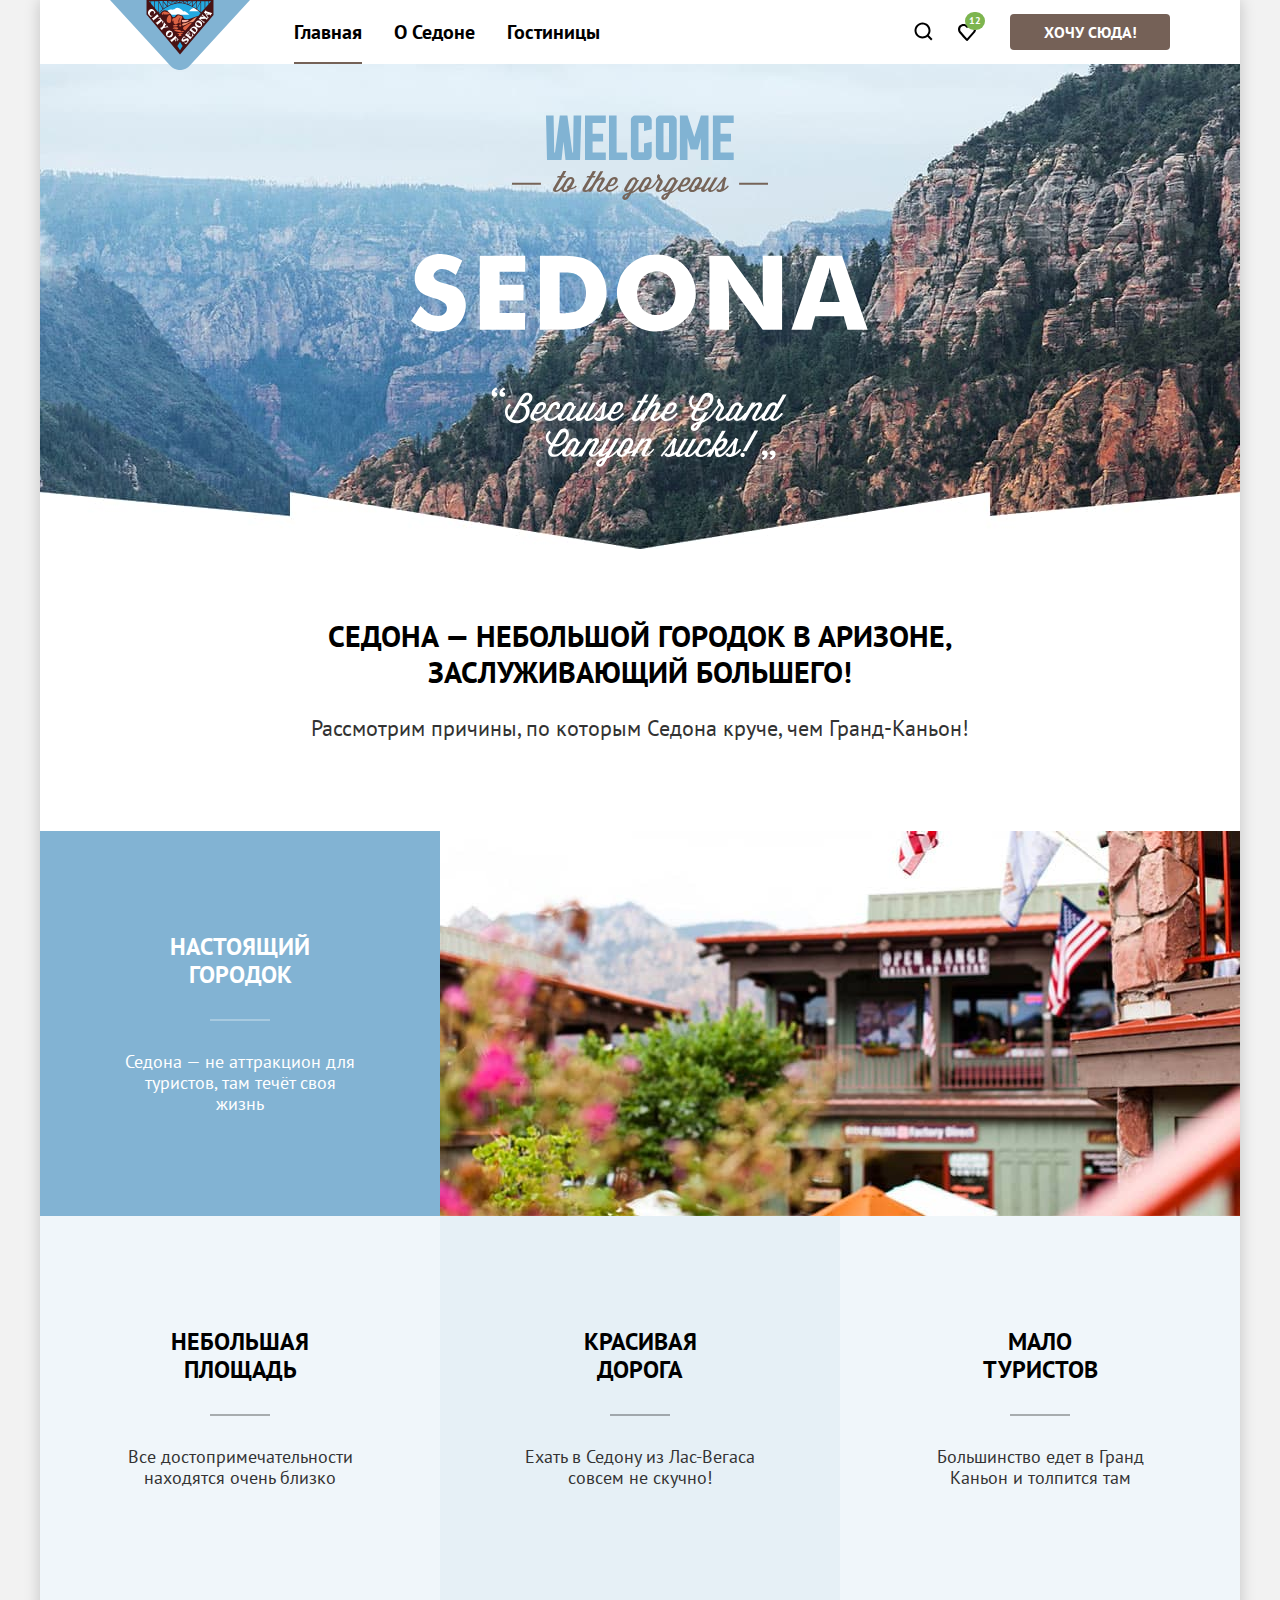
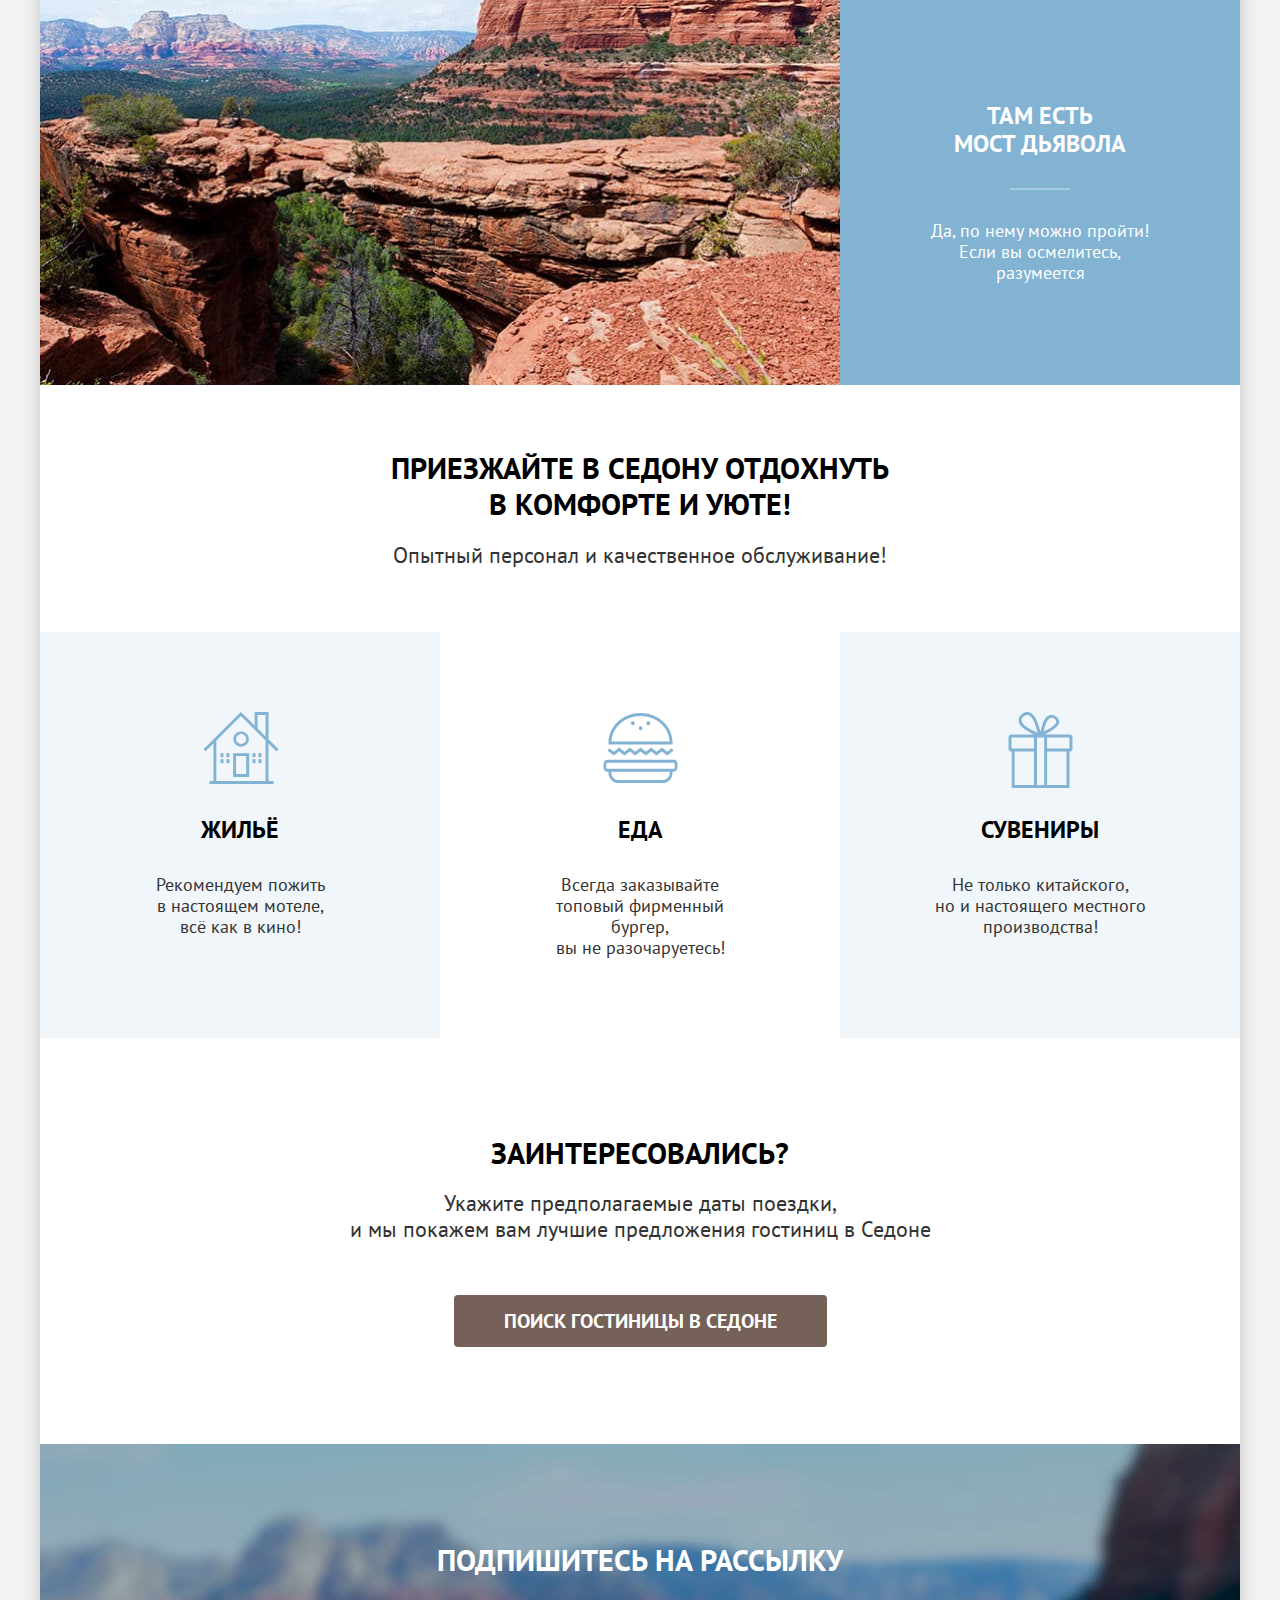
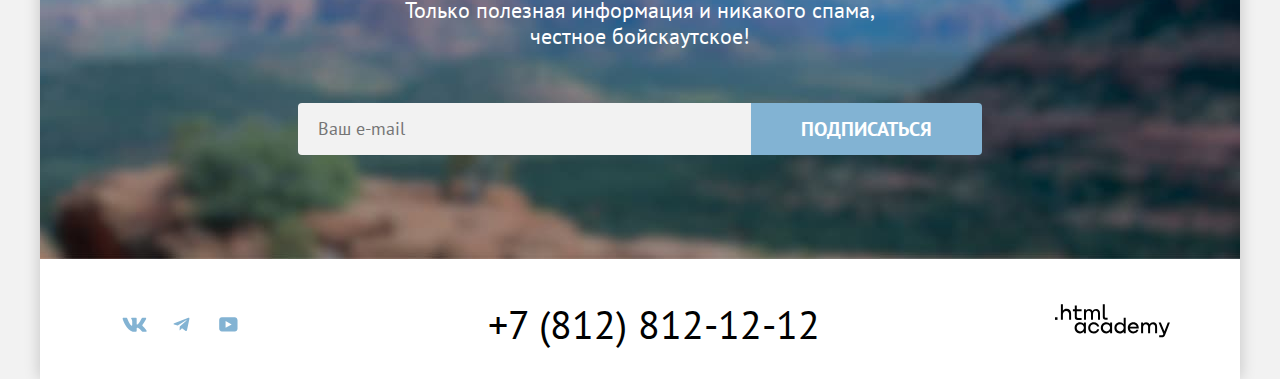
==== commit 49b02229: "Вносит правки в код" ====
--- a/index.html
+++ b/index.html
@@ -4,6 +4,7 @@
   <head>
     <meta charset="utf-8" />
     <link rel="stylesheet" href="styles/styles.css">
+    <link rel="icon" href="favicon.ico">
     <title>Седона - город в Аризоне</title>
   </head>
 
@@ -143,7 +144,7 @@
           </ul>
         </section>
 
-        <section class="rest">
+        <section class="rest" data-test="service">
           <h2>Приезжайте в Седону отдохнуть<br> в комфорте и уюте!</h2>
           <p class="rest-description">Опытный персонал и качественное обслуживание!</p>
           <ul class="rest-list">
@@ -168,7 +169,7 @@
           </ul>
         </section>
 
-        <section class="form">
+        <section class="form" data-test="search">
           <h2 class="visually-hidden">Поиск гостиниц</h2>
           <p class="form-title">Заинтересовались?</p>
           <p class="form-description">
@@ -271,7 +272,7 @@
         </div>
       </footer>
 
-      <div class="modal-container modal-container-close">
+      <div class="modal-container modal-container-close" data-test="modal">
         <div class="modal modal-search">
           <section class="modal-content">
             <button class="modal-close-button">
@@ -297,39 +298,37 @@
               <div class="field-group-container-2">
                 <p class="field-group field-group-adults">
                   <label class="field-group-title" for="adults">Взрослые:</label>
-                  <button class="less quantity-button">
+                  <button class="less quantity-button" type="button">
                     <svg xmlns="http://www.w3.org/2000/svg" width="14" height="2" viewBox="0 0 14 2" fill="none">
                       <path d="M0 0L0 2L14 2V0L0 0Z" />
                     </svg>
                   </button>
                   <input class="search-form-field field-people" type="number" id="adults" max="10" min="0" name="adults"
                     value="2" required>
-                  <button class="more quantity-button">
+                  <button class="more quantity-button" type="button">
                     <svg xmlns="http://www.w3.org/2000/svg" width="14" height="14" viewBox="0 0 14 14" fill="none">
                       <path d="M14 6H8V0H6V6H0V8H6V14H8V8H14V6Z" />
                     </svg>
                   </button>
                 </p>
                 <p class="field-group field-group-children">
-                  <span class="field-tooltip form-tooltip-icon">
-                    <label class="field-group-title" for="children">Дети:</label>
-                    <span class="tooltip">
-                      <button class="tooltip-toggle" type="button" aria-labelledby="tooltip-label-info">
-                        <span class="tooltip-icon">i</span>
-                      </button>
-                      <span class="tooltip-text" role="toolbar" id="tooltip-label-info">Укажите количество детей,
-                        которые будут с вами, возраст которых от 6 до
-                        18 лет. Дети до 6 лет размещаются бесплатно.</span>
-                    </span>
+                  <label class="field-group-title" for="children">Дети:</label>
+                  <span class="tooltip">
+                    <button class="tooltip-toggle" type="button" aria-labelledby="tooltip-label-info">
+                      <span class="tooltip-icon">i</span>
+                    </button>
+                    <span class="tooltip-text" role="toolbar" id="tooltip-label-info">Укажите количество детей,
+                      которые будут с вами, возраст которых от 6 до
+                      18 лет. Дети до 6 лет размещаются бесплатно.</span>
                   </span>
-                  <button class="less quantity-button">
+                  <button class="less quantity-button" type="button">
                     <svg xmlns="http://www.w3.org/2000/svg" width="14" height="2" viewBox="0 0 14 2" fill="none">
                       <path d="M0 0L0 2L14 2V0L0 0Z" />
                     </svg>
                   </button>
                   <input class="search-form-field field-people" type="number" id="children" max="10" min="0"
                     name="children" value="2" required>
-                  <button class="more quantity-button">
+                  <button class="more quantity-button" type="button">
                     <svg xmlns="http://www.w3.org/2000/svg" width="14" height="14" viewBox="0 0 14 14" fill="none">
                       <path d="M14 6H8V0H6V6H0V8H6V14H8V8H14V6Z" />
                     </svg>
--- a/styles/styles.css
+++ b/styles/styles.css
@@ -1,3 +1,10 @@
+/*
+* Prefixed by https://autoprefixer.github.io
+* PostCSS: v8.4.14,
+* Autoprefixer: v10.4.7
+* Browsers: last 4 version
+*/
+
 @font-face {
     font-family: "PT Sans";
     font-style: normal;
@@ -30,13 +37,19 @@
 }
 
 .page-container {
-    display: flex;
-    flex-direction: column;
+    display: -webkit-box;
+    display: -ms-flexbox;
+    display: flex;
+    -webkit-box-orient: vertical;
+    -webkit-box-direction: normal;
+        -ms-flex-direction: column;
+            flex-direction: column;
     min-height: 100%;
     margin: 0 auto;
     width: 1200px;
     background-color: #ffffff;
-    box-shadow: 0px 0px 15px 0px rgba(0, 0, 0, 0.20);
+    -webkit-box-shadow: 0px 0px 15px 0px rgba(0, 0, 0, 0.20);
+            box-shadow: 0px 0px 15px 0px rgba(0, 0, 0, 0.20);
 }
 
 .visually-hidden {
@@ -57,10 +70,16 @@
 }
 
 .navigation {
+    display: -webkit-box;
+    display: -ms-flexbox;
     display: flex;
     padding: 0 70px;
-    justify-content: space-between;
-    align-items: flex-start;
+    -webkit-box-pack: justify;
+        -ms-flex-pack: justify;
+            justify-content: space-between;
+    -webkit-box-align: start;
+        -ms-flex-align: start;
+            align-items: flex-start;
 }
 
 .logo {
@@ -82,19 +101,28 @@
 }
 
 .navigation-list {
-    display: flex;
-    justify-content: flex-start;
-    flex-wrap: wrap;
+    display: -webkit-box;
+    display: -ms-flexbox;
+    display: flex;
+    -webkit-box-pack: start;
+        -ms-flex-pack: start;
+            justify-content: flex-start;
+    -ms-flex-wrap: wrap;
+        flex-wrap: wrap;
     width: 620px;
     margin: 0;
-    margin-left: 29px;
+    margin-left: 28px;
     padding: 0;
     list-style: none;
 }
 
 .navigation-user {
-    display: flex;
-    justify-content: flex-end;
+    display: -webkit-box;
+    display: -ms-flexbox;
+    display: flex;
+    -webkit-box-pack: end;
+        -ms-flex-pack: end;
+            justify-content: flex-end;
     list-style: none;
     max-width: 268px;
     margin-left: auto;
@@ -185,7 +213,9 @@
 .navigation-link-button {
     text-align: center;
     color: #ffffff;
-    align-self: center;
+    -ms-flex-item-align: center;
+        -ms-grid-row-align: center;
+        align-self: center;
 
     font-size: 16px;
     font-weight: 700;
@@ -220,7 +250,9 @@
 
 /* main-container */
 .main-container {
-    flex-grow: 1;
+    -webkit-box-flex: 1;
+        -ms-flex-positive: 1;
+            flex-grow: 1;
 }
 
 /* hero */
@@ -268,8 +300,11 @@
 }
 
 .advantages-list {
-    display: flex;
-    flex-wrap: wrap;
+    display: -webkit-box;
+    display: -ms-flexbox;
+    display: flex;
+    -ms-flex-wrap: wrap;
+        flex-wrap: wrap;
     margin: 0;
     padding: 0;
     list-style: none;
@@ -284,24 +319,41 @@
 }
 
 .advantages-item-wide {
-    display: flex;
-    flex-wrap: wrap;
+    display: -webkit-box;
+    display: -ms-flexbox;
+    display: flex;
+    -ms-flex-wrap: wrap;
+        flex-wrap: wrap;
     width: 100%;
     background-color: #82B3D3;
 }
 
 .advantages-item-wide-reverse {
-    flex-direction: row-reverse;
+    -webkit-box-orient: horizontal;
+    -webkit-box-direction: reverse;
+        -ms-flex-direction: row-reverse;
+            flex-direction: row-reverse;
 }
 
 .advantages-item-container {
     width: 230px;
     min-height: 200px;
 
-    display: flex;
-    flex-direction: column;
-    justify-content: center;
-    align-items: center;
+    display: -webkit-box;
+
+    display: -ms-flexbox;
+
+    display: flex;
+    -webkit-box-orient: vertical;
+    -webkit-box-direction: normal;
+        -ms-flex-direction: column;
+            flex-direction: column;
+    -webkit-box-pack: center;
+        -ms-flex-pack: center;
+            justify-content: center;
+    -webkit-box-align: center;
+        -ms-flex-align: center;
+            align-items: center;
 
     padding: 92px 85px;
     margin-top: auto;
@@ -311,7 +363,8 @@
 .advantages-img {
     display: block;
     height: 100%;
-    object-fit: contain;
+    -o-object-fit: contain;
+       object-fit: contain;
 }
 
 .advantages-item-title {
@@ -381,6 +434,8 @@
 }
 
 .rest-list {
+    display: -webkit-box;
+    display: -ms-flexbox;
     display: flex;
 
     list-style: none;
@@ -391,10 +446,21 @@
 .rest-item {
     width: 400px;
 
-    display: flex;
-    flex-direction: column;
-    justify-content: flex-start;
-    align-items: center;
+    display: -webkit-box;
+
+    display: -ms-flexbox;
+
+    display: flex;
+    -webkit-box-orient: vertical;
+    -webkit-box-direction: normal;
+        -ms-flex-direction: column;
+            flex-direction: column;
+    -webkit-box-pack: start;
+        -ms-flex-pack: start;
+            justify-content: flex-start;
+    -webkit-box-align: center;
+        -ms-flex-align: center;
+            align-items: center;
 
     padding: 184px 85px 80px;
 
@@ -439,9 +505,16 @@
 
 /* form */
 .form {
-    display: flex;
-    flex-direction: column;
-    align-items: center;
+    display: -webkit-box;
+    display: -ms-flexbox;
+    display: flex;
+    -webkit-box-orient: vertical;
+    -webkit-box-direction: normal;
+        -ms-flex-direction: column;
+            flex-direction: column;
+    -webkit-box-align: center;
+        -ms-flex-align: center;
+            align-items: center;
     text-align: center;
     background-color: #ffffff;
     margin: 0;
@@ -451,7 +524,7 @@
 .form-title {
     color: #000000;
     margin: 0;
-    margin-bottom: 20px;
+    margin-bottom: 19px;
 
     font-size: 30px;
     font-weight: 700;
@@ -461,7 +534,7 @@
 
 .form-description {
     margin: 0;
-    margin-bottom: 54px;
+    margin-bottom: 53px;
 }
 
 .button-form {
@@ -502,12 +575,19 @@
 
 /* newsletter */
 .newsletter {
-    display: flex;
-    flex-direction: column;
-    align-items: center;
+    display: -webkit-box;
+    display: -ms-flexbox;
+    display: flex;
+    -webkit-box-orient: vertical;
+    -webkit-box-direction: normal;
+        -ms-flex-direction: column;
+            flex-direction: column;
+    -webkit-box-align: center;
+        -ms-flex-align: center;
+            align-items: center;
     text-align: center;
 
-    padding: 96px 258px 104px;
+    padding: 98px 258px 104px;
 
     background-image: url("../images/background/newsletter-background.jpg");
     background-color: #296085;
@@ -536,6 +616,8 @@
 }
 
 .newsletter-form {
+    display: -webkit-box;
+    display: -ms-flexbox;
     display: flex;
 }
 
@@ -593,8 +675,12 @@
 }
 
 .footer-container {
-    display: flex;
-    justify-content: space-between;
+    display: -webkit-box;
+    display: -ms-flexbox;
+    display: flex;
+    -webkit-box-pack: justify;
+        -ms-flex-pack: justify;
+            justify-content: space-between;
 
     padding: 45px 70px 35px;
     margin: 0;
@@ -605,8 +691,11 @@
 }
 
 .footer-social-list {
-    display: flex;
-    flex-wrap: wrap;
+    display: -webkit-box;
+    display: -ms-flexbox;
+    display: flex;
+    -ms-flex-wrap: wrap;
+        flex-wrap: wrap;
 
     margin: 0;
     padding: 0;
@@ -622,9 +711,15 @@
 }
 
 .footer-social-link {
-    display: flex;
-    justify-content: center;
-    align-items: center;
+    display: -webkit-box;
+    display: -ms-flexbox;
+    display: flex;
+    -webkit-box-pack: center;
+        -ms-flex-pack: center;
+            justify-content: center;
+    -webkit-box-align: center;
+        -ms-flex-align: center;
+            align-items: center;
     width: 48px;
     height: 40px;
 }
@@ -673,9 +768,15 @@
 }
 
 .footer-link-logo-html {
-    display: flex;
-    justify-content: center;
-    align-items: center;
+    display: -webkit-box;
+    display: -ms-flexbox;
+    display: flex;
+    -webkit-box-pack: center;
+        -ms-flex-pack: center;
+            justify-content: center;
+    -webkit-box-align: center;
+        -ms-flex-align: center;
+            align-items: center;
     width: 115px;
     height: 34px;
 }
@@ -711,7 +812,7 @@
     background-repeat: no-repeat;
     background-size: cover;
 
-    padding: 35px 70px 70px;
+    padding: 35px 70px 75px;
     margin: 0;
 }
 
@@ -723,6 +824,8 @@
 }
 
 .breadcrumbs {
+    display: -webkit-box;
+    display: -ms-flexbox;
     display: flex;
     list-style: none;
     margin: 0;
@@ -731,8 +834,12 @@
 }
 
 .breadcrumbs-item {
-    display: flex;
-    align-items: center;
+    display: -webkit-box;
+    display: -ms-flexbox;
+    display: flex;
+    -webkit-box-align: center;
+        -ms-flex-align: center;
+            align-items: center;
     margin-right: 10px;
     list-style-type: none;
 }
@@ -771,9 +878,15 @@
 }
 
 .breadcrumbs-link-house {
-    display: flex;
-    justify-content: center;
-    align-items: center;
+    display: -webkit-box;
+    display: -ms-flexbox;
+    display: flex;
+    -webkit-box-pack: center;
+        -ms-flex-pack: center;
+            justify-content: center;
+    -webkit-box-align: center;
+        -ms-flex-align: center;
+            align-items: center;
     width: 12px;
     height: 12px;
 }
@@ -802,7 +915,12 @@
 
 /* filter */
 .catalog-filter {
-    display: flex;
+    display: -webkit-box;
+    display: -ms-flexbox;
+    display: flex;
+    -webkit-box-pack: justify;
+        -ms-flex-pack: justify;
+            justify-content: space-between;
 }
 
 .catalog-filter-group {
@@ -823,6 +941,8 @@
 }
 
 .catalog-filter-list-price {
+    display: -webkit-box;
+    display: -ms-flexbox;
     display: flex;
 }
 
@@ -832,6 +952,7 @@
 
 .catalog-filter-title {
     margin-bottom: 32px;
+    padding: 0;
     font-size: 20px;
     font-weight: 700;
     line-height: 24px;
@@ -849,12 +970,12 @@
 
 .control-mark {
     position: absolute;
-    top: 0;
+    top: 2px;
     left: 0;
     width: 20px;
     height: 20px;
     background: #ffffff;
-    border-radius: 30%;
+    border-radius: 5px;
 }
 
 .control:hover .control-mark,
@@ -892,11 +1013,15 @@
 }
 
 .control-input[type="checkbox"]:checked + .control-mark::before {
-    transform: rotate(-45deg);
+    -webkit-transform: rotate(-45deg);
+        -ms-transform: rotate(-45deg);
+            transform: rotate(-45deg);
 }
 
   .control-input[type="checkbox"]:checked + .control-mark::after {
-    transform: rotate(45deg);
+    -webkit-transform: rotate(45deg);
+        -ms-transform: rotate(45deg);
+            transform: rotate(45deg);
 }
 
 /* radio */
@@ -921,6 +1046,8 @@
 }
 
 .range-wrapper-inputs {
+    display: -webkit-box;
+    display: -ms-flexbox;
     display: flex;
     position: relative;
 }
@@ -928,12 +1055,12 @@
 .range-filter-min {
     margin-right: 2px;
     position: relative;
-    margin-bottom: 38px;
+    margin-bottom: 44px;
 }
 
 .range-filter-max{
     position: relative;
-    margin-bottom: 38px;
+    margin-bottom: 44px;
 }
 
 .range-input {
@@ -942,7 +1069,8 @@
     font-weight: 700;
     line-height: 24px;
     color: #000000;
-    box-sizing: border-box;
+    -webkit-box-sizing: border-box;
+            box-sizing: border-box;
 
     padding: 12px 20px;
     padding-right: 40px;
@@ -964,7 +1092,8 @@
 
 .range-input::-webkit-outer-spin-button,
 .range-input::-webkit-inner-spin-button {
-    appearance: none;
+    -webkit-appearance: none;
+            appearance: none;
     margin: 0;
 }
 
@@ -985,7 +1114,9 @@
     position: absolute;
     right: 20px;
     top: 50%;
-    transform: translateY(-50%);
+    -webkit-transform: translateY(-50%);
+        -ms-transform: translateY(-50%);
+            transform: translateY(-50%);
 }
 
 .range-filter-max span {
@@ -997,7 +1128,9 @@
     position: absolute;
     right: 20px;
     top: 50%;
-    transform: translateY(-50%);
+    -webkit-transform: translateY(-50%);
+        -ms-transform: translateY(-50%);
+            transform: translateY(-50%);
 }
 
 .range-scale {
@@ -1021,7 +1154,9 @@
     border: none;
     cursor: pointer;
     top: 50%;
-    transform: translateY(-50%);
+    -webkit-transform: translateY(-50%);
+        -ms-transform: translateY(-50%);
+            transform: translateY(-50%);
 }
 
 .range-toggle:hover {
@@ -1041,9 +1176,16 @@
 }
 
 .container-button {
-    display: flex;
-    flex-direction: column;
-    justify-content: flex-end;
+    display: -webkit-box;
+    display: -ms-flexbox;
+    display: flex;
+    -webkit-box-orient: vertical;
+    -webkit-box-direction: normal;
+        -ms-flex-direction: column;
+            flex-direction: column;
+    -webkit-box-pack: end;
+        -ms-flex-pack: end;
+            justify-content: flex-end;
 }
 
 .button-filter {
@@ -1089,6 +1231,7 @@
     background-color: rgba(255, 255, 255, 0);
     border: none;
     color: #ffffff;
+    margin-bottom: -5px;
 }
 
 .button-reset:hover {
@@ -1111,20 +1254,28 @@
 
 /* catalog-products */
 .catalog-products {
-    display: flex;
-    flex-direction: column;
+    display: -webkit-box;
+    display: -ms-flexbox;
+    display: flex;
+    -webkit-box-orient: vertical;
+    -webkit-box-direction: normal;
+        -ms-flex-direction: column;
+            flex-direction: column;
     background-color: #ffffff;
     padding: 50px 70px;
 }
 
 .products-header {
-    display: flex;
-    margin-bottom: 40px;
+    display: -webkit-box;
+    display: -ms-flexbox;
+    display: flex;
+    -webkit-box-align: center;
+        -ms-flex-align: center;
+            align-items: center;
+    margin-bottom: 35px;
 }
 
 .products-header-description {
-    align-self: center;
-
     margin: 0;
     color: #000000;
     font-size: 30px;
@@ -1139,7 +1290,7 @@
     font-size: 18px;
     line-height: 21px;
 
-    padding: 0 20px;
+    padding: 14px 20px;
     padding-right: 32px;
 
     border: 2px solid #E5E5E5;
@@ -1149,7 +1300,9 @@
     background-image: url("../images/select-arrow.svg");
     background-repeat: no-repeat;
     background-position: right 20px center;
-    appearance: none;
+    -webkit-appearance: none;
+       -moz-appearance: none;
+            appearance: none;
 }
 
 .select-control:hover {
@@ -1169,6 +1322,8 @@
 }
 
 .buttons-locations {
+    display: -webkit-box;
+    display: -ms-flexbox;
     display: flex;
     list-style: none;
     margin: 0;
@@ -1184,15 +1339,22 @@
 }
 
 .button-location {
-    display: flex;
-    align-items: center;
-    justify-content: center;
+    display: -webkit-box;
+    display: -ms-flexbox;
+    display: flex;
+    -webkit-box-align: center;
+        -ms-flex-align: center;
+            align-items: center;
+    -webkit-box-pack: center;
+        -ms-flex-pack: center;
+            justify-content: center;
     width: 48px;
     height: 48px;
     background-color: inherit;
     border-radius: 4px;
     border: 2px solid #E5E5E5;
-    box-sizing: border-box;
+    -webkit-box-sizing: border-box;
+            box-sizing: border-box;
 }
 
 .button-location:hover {
@@ -1223,7 +1385,9 @@
 
 /* products-cards */
 .product-list {
+    display: -ms-grid;
     display: grid;
+    -ms-grid-columns: 340px 20px 340px 20px 340px;
     grid-template-columns: repeat(3, 340px);
     list-style: none;
     padding: 0;
@@ -1233,8 +1397,13 @@
 }
 
 .card-container {
-    display: flex;
-    flex-direction: column;
+    display: -webkit-box;
+    display: -ms-flexbox;
+    display: flex;
+    -webkit-box-orient: vertical;
+    -webkit-box-direction: normal;
+        -ms-flex-direction: column;
+            flex-direction: column;
     padding: 20px;
 
     border-radius: 4px;
@@ -1248,11 +1417,18 @@
 }
 
 .product-card-container {
-    display: flex;
-    flex-direction: column;
-    padding: 0;
-    margin: 0;
-    flex-grow: 1;
+    display: -webkit-box;
+    display: -ms-flexbox;
+    display: flex;
+    -webkit-box-orient: vertical;
+    -webkit-box-direction: normal;
+        -ms-flex-direction: column;
+            flex-direction: column;
+    padding: 0;
+    margin: 0;
+    -webkit-box-flex: 1;
+        -ms-flex-positive: 1;
+            flex-grow: 1;
 }
 
 .product-card-link-title {
@@ -1267,11 +1443,16 @@
 .product-card-title {
     padding: 16px 0;
     margin: 0;
+    font-size: inherit;
 }
 
 .product-card-container-description {
-    display: flex;
-    justify-content: space-between;
+    display: -webkit-box;
+    display: -ms-flexbox;
+    display: flex;
+    -webkit-box-pack: justify;
+        -ms-flex-pack: justify;
+            justify-content: space-between;
     margin-bottom: 16px;
 }
 
@@ -1288,15 +1469,25 @@
 }
 
 .product-button-container {
-    display: flex;
-    justify-content: space-between;
+    display: -webkit-box;
+    display: -ms-flexbox;
+    display: flex;
+    -webkit-box-pack: justify;
+        -ms-flex-pack: justify;
+            justify-content: space-between;
     margin-bottom: 16px;
 }
 
 .product-button {
-    display: flex;
-    justify-content: center;
-    align-items: center;
+    display: -webkit-box;
+    display: -ms-flexbox;
+    display: flex;
+    -webkit-box-pack: center;
+        -ms-flex-pack: center;
+            justify-content: center;
+    -webkit-box-align: center;
+        -ms-flex-align: center;
+            align-items: center;
 
     font-family: inherit;
     background-color: #756157;
@@ -1381,13 +1572,17 @@
 }
 
 .rating-container {
-    display: flex;
-    justify-content: space-between;
-    align-items: center;
-}
-
-
-/* Разобраться как вставляются звезды */
+    display: -webkit-box;
+    display: -ms-flexbox;
+    display: flex;
+    -webkit-box-pack: justify;
+        -ms-flex-pack: justify;
+            justify-content: space-between;
+    -webkit-box-align: center;
+        -ms-flex-align: center;
+            align-items: center;
+}
+
 .rating-star {
     height: 17px;
     margin: auto 0;
@@ -1408,9 +1603,15 @@
 }
 
 .rating {
-    display: flex;
-    justify-content: center;
-    align-items: center;
+    display: -webkit-box;
+    display: -ms-flexbox;
+    display: flex;
+    -webkit-box-pack: center;
+        -ms-flex-pack: center;
+            justify-content: center;
+    -webkit-box-align: center;
+        -ms-flex-align: center;
+            align-items: center;
 
     font-family: inherit;
     width: 140px;
@@ -1425,6 +1626,8 @@
 
 /* products-footer */
 .pagination {
+    display: -webkit-box;
+    display: -ms-flexbox;
     display: flex;
     list-style: none;
 
@@ -1439,12 +1642,19 @@
 }
 
 .pagination-link {
-    display: flex;
-    justify-content: center;
-    align-items: center;
+    display: -webkit-box;
+    display: -ms-flexbox;
+    display: flex;
+    -webkit-box-pack: center;
+        -ms-flex-pack: center;
+            justify-content: center;
+    -webkit-box-align: center;
+        -ms-flex-align: center;
+            align-items: center;
 
     text-align: center;
-    box-sizing: border-box;
+    -webkit-box-sizing: border-box;
+            box-sizing: border-box;
     background-color: #82B3D3;
     color: #ffffff;
     border-radius: 4px;
@@ -1487,12 +1697,19 @@
 
 /* newsletter-catalog */
 .newsletter-catalog {
-    display: flex;
-    flex-direction: column;
-    align-items: center;
+    display: -webkit-box;
+    display: -ms-flexbox;
+    display: flex;
+    -webkit-box-orient: vertical;
+    -webkit-box-direction: normal;
+        -ms-flex-direction: column;
+            flex-direction: column;
+    -webkit-box-align: center;
+        -ms-flex-align: center;
+            align-items: center;
     text-align: center;
 
-    padding: 96px 258px 104px;
+    padding: 106px 258px 104px;
 
     background-color: #ffffff;
 }
@@ -1518,6 +1735,8 @@
     position: fixed;
     top: 0;
     left: 0;
+    display: -webkit-box;
+    display: -ms-flexbox;
     display: flex;
     width: 100%;
     height: 100%;
@@ -1533,7 +1752,8 @@
     padding: 64px 70px;
     background-color: #ffffff;
     border-radius: 30px;
-    box-shadow: 0px 25px 50px 0px rgba(0, 0, 0, 0.15);
+    -webkit-box-shadow: 0px 25px 50px 0px rgba(0, 0, 0, 0.15);
+            box-shadow: 0px 25px 50px 0px rgba(0, 0, 0, 0.15);
 }
 
 .modal-search {
@@ -1585,10 +1805,13 @@
 }
 
 .field-group-container-1 .field-group {
-    display: flex;
-    flex-wrap: wrap;
-    justify-content: space-between;
-    align-items: center;
+    display: -ms-grid;
+    display: grid;
+    -ms-grid-columns: 137px 1fr;
+    grid-template-columns: 137px 1fr;
+    -webkit-box-pack: justify;
+        -ms-flex-pack: justify;
+            justify-content: space-between;
 }
 
 .field-group-container-1 .search-form-field {
@@ -1605,7 +1828,10 @@
 
 .modal-error {
     margin-top: 4px;
-    margin-left: 157px;
+    margin-left: 20px;
+    -ms-grid-column: 2;
+    -ms-grid-column-span: 1;
+    grid-column: 2/3;
     color: #FF5757;
     font-size: 16px;
     line-height: 21px;
@@ -1613,29 +1839,51 @@
 
 .modal-available {
     margin-top: 4px;
-    margin-left: 157px;
+    margin-left: 20px;
+    -ms-grid-column: 2;
+    -ms-grid-column-span: 1;
+    grid-column: 2/3;
     font-size: 16px;
     line-height: 21px;
 }
 
 .field-group-container-2 {
-    display: flex;
-    justify-content: space-between;
-    align-items: center;
-}
-
-.field-group-container-2 .field-group {
-    display: flex;
-    justify-content: space-between;
-    align-items: center;
+    display: -webkit-box;
+    display: -ms-flexbox;
+    display: flex;
+    -webkit-box-pack: justify;
+        -ms-flex-pack: justify;
+            justify-content: space-between;
+    -webkit-box-align: center;
+        -ms-flex-align: center;
+            align-items: center;
+    margin-bottom: 28px;
+}
+
+.field-group-adults,
+.field-group-children {
+    display: -webkit-box;
+    display: -ms-flexbox;
+    display: flex;
+    -webkit-box-pack: justify;
+        -ms-flex-pack: justify;
+            justify-content: space-between;
+    -webkit-box-align: center;
+        -ms-flex-align: center;
+            align-items: center;
+    max-width: 247px;
+}
+
+.field-group-children {
+    max-width: 242px;
 }
 
 .field-group-adults .field-group-title {
-    margin-right: 46px;
+    min-width: 137px;
 }
 
 .field-group-children .field-group-title {
-    margin-right: 82px;
+    margin-right: 10px;
 }
 
 .field-group-container-2 .search-form-field {
@@ -1648,7 +1896,8 @@
 
 .field-people::-webkit-outer-spin-button,
 .field-people::-webkit-inner-spin-button {
-    appearance: none;
+    -webkit-appearance: none;
+            appearance: none;
     margin: 0;
 }
 
@@ -1669,9 +1918,17 @@
 }
 
 .quantity-button {
-    display: flex;
-    justify-content: center;
-    align-items: center;
+    display: -webkit-box;
+    display: -ms-flexbox;
+    display: flex;
+    -webkit-box-pack: center;
+        -ms-flex-pack: center;
+            justify-content: center;
+    -webkit-box-align: center;
+        -ms-flex-align: center;
+            align-items: center;
+    -ms-flex-negative: 0;
+        flex-shrink: 0;
 
     border: none;
     padding: 0;
@@ -1708,11 +1965,6 @@
     font-weight: 700;
     line-height: 24px;
     text-transform: capitalize;
-}
-
-.form-tooltip-icon {
-    position: relative;
-    padding-left: 10px;
 }
 
 .search-form-field {
@@ -1740,7 +1992,10 @@
 
 .search-form .field-group {
     margin: 0;
-    margin-bottom: 48px;
+    margin-bottom: 23px;
+    -webkit-box-align: center;
+        -ms-flex-align: center;
+            align-items: center;
 }
 
 .button-modal-search {
@@ -1758,11 +2013,8 @@
 
 /* tooltip */
 .tooltip {
-    position: absolute;
-    margin-top: 1px;
-    margin-left: -70px;
-    width: 26px;
-    height: 26px;
+    margin-right: 46px;
+    position: relative;
 }
 
 .tooltip-toggle {
@@ -1789,19 +2041,22 @@
     border-radius: 10px;
     background: #333333;
     color: #ffffff;
-    box-shadow: 0px 15px 30px 0px rgba(0, 0, 0, 0.30);
+    -webkit-box-shadow: 0px 15px 30px 0px rgba(0, 0, 0, 0.30);
+            box-shadow: 0px 15px 30px 0px rgba(0, 0, 0, 0.30);
     text-transform: none;
 
     font-size: 16px;
     line-height: 20px;
 
-    padding: 15px 18px 18px 22px;
+    padding: 22px 18px 22px 22px;
     width: 216px;
 
     position: absolute;
     top: 100%;
     left: 50%;
-    transform: translateX(-50%) translateY(15px);
+    -webkit-transform: translateX(-50%) translateY(15px);
+        -ms-transform: translateX(-50%) translateY(15px);
+            transform: translateX(-50%) translateY(15px);
     z-index: 1;
     display: none;
 }
